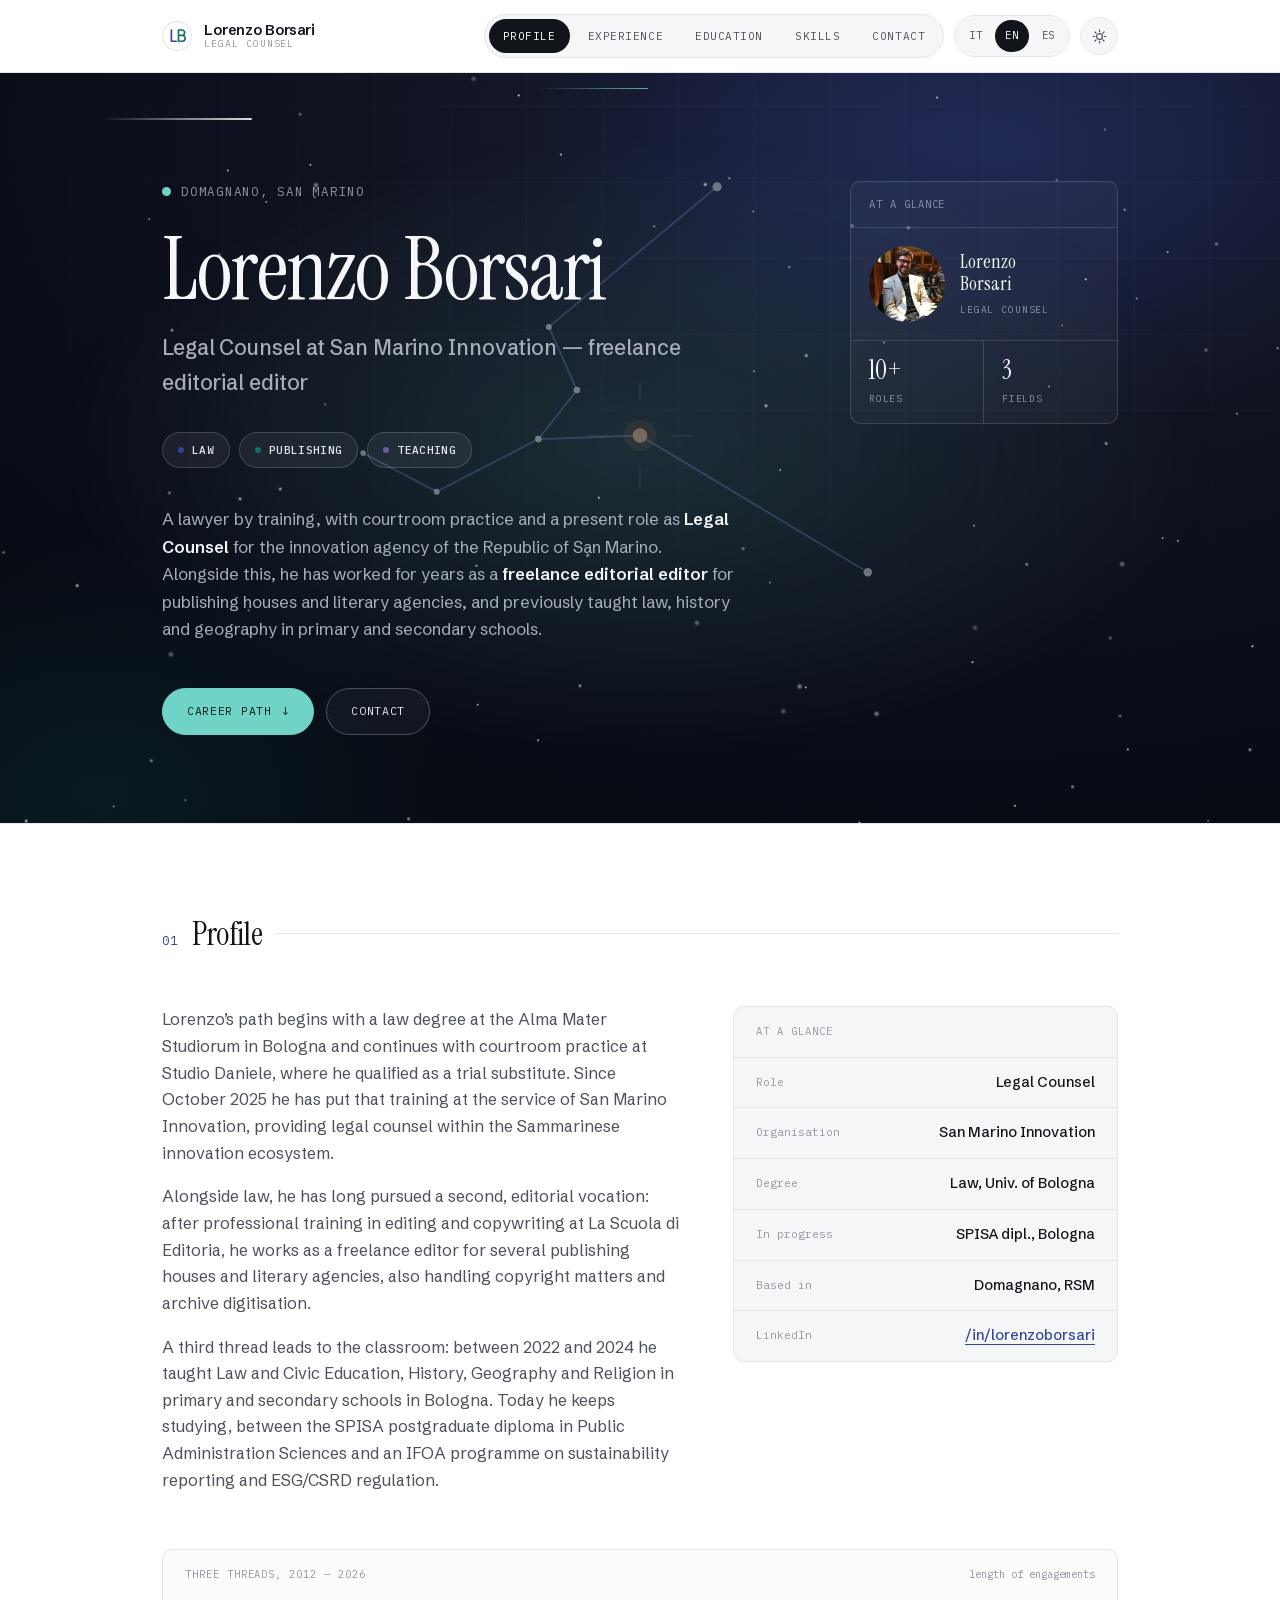
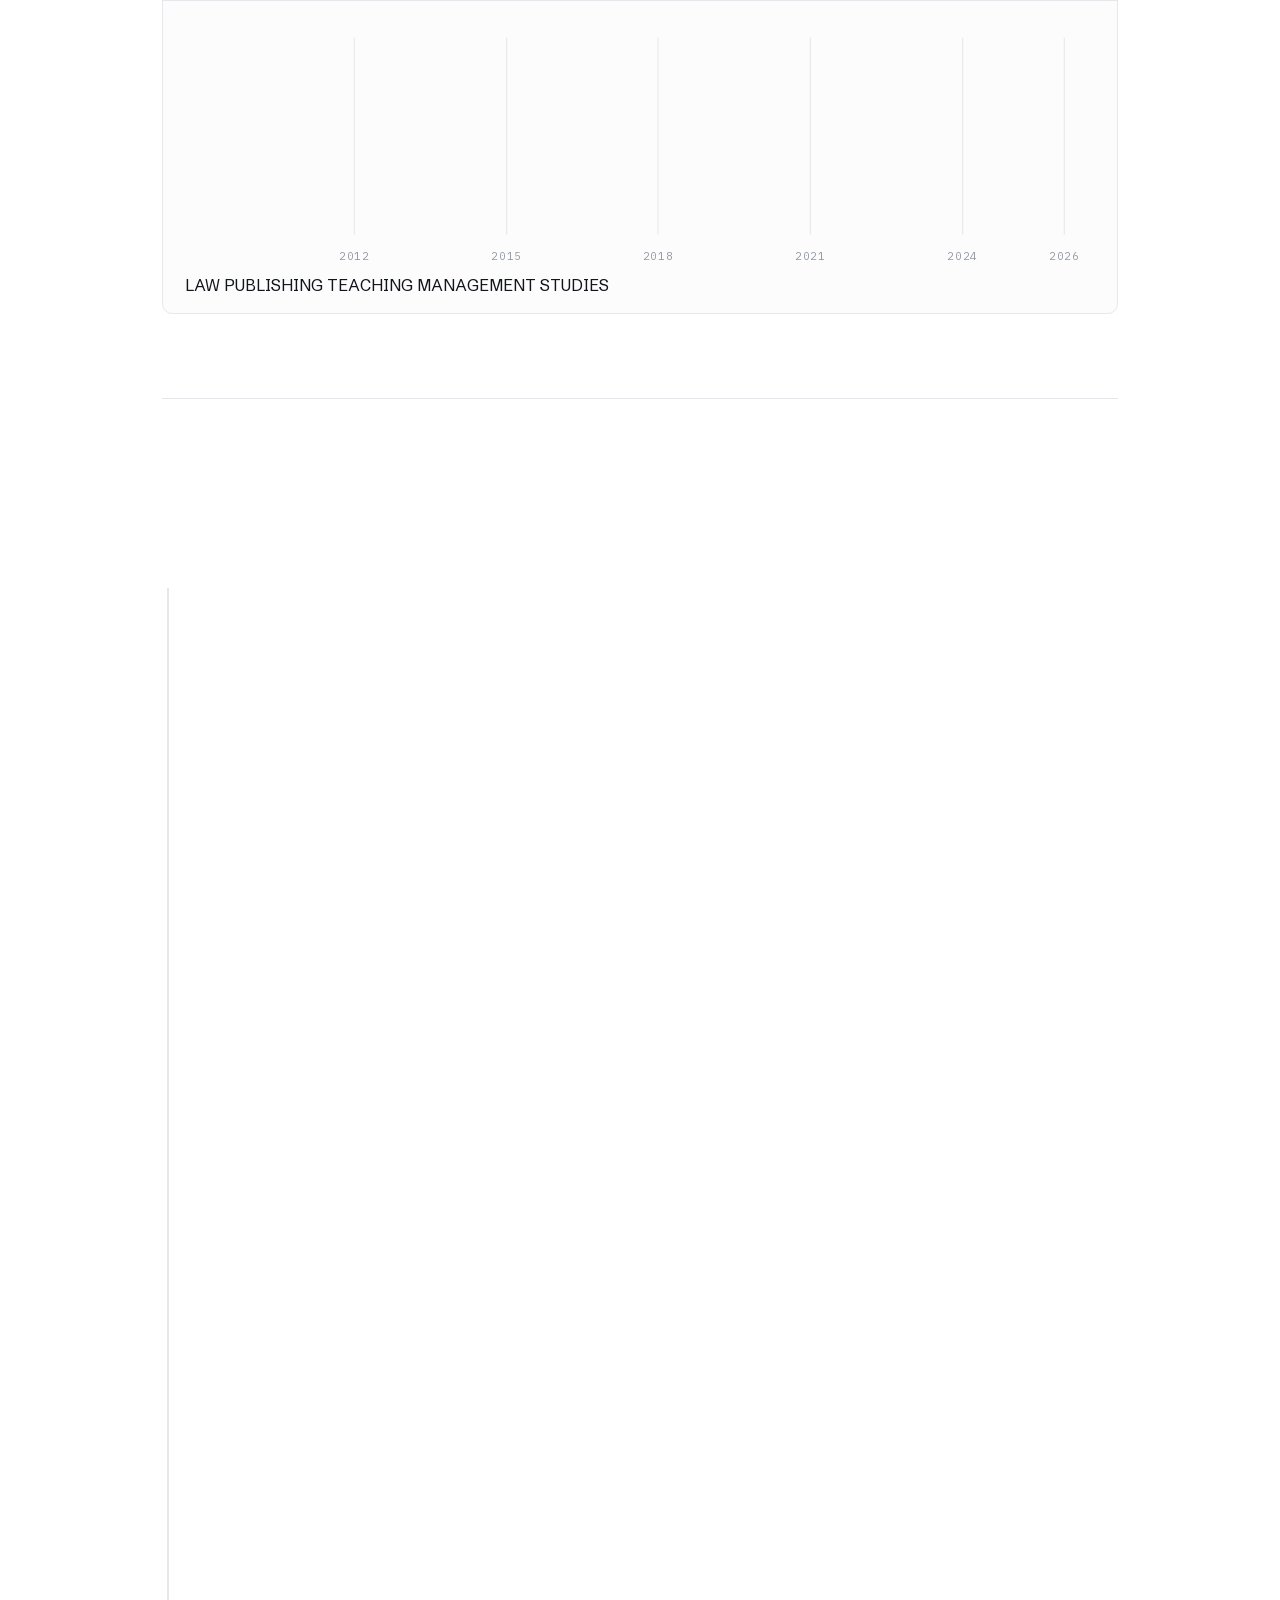
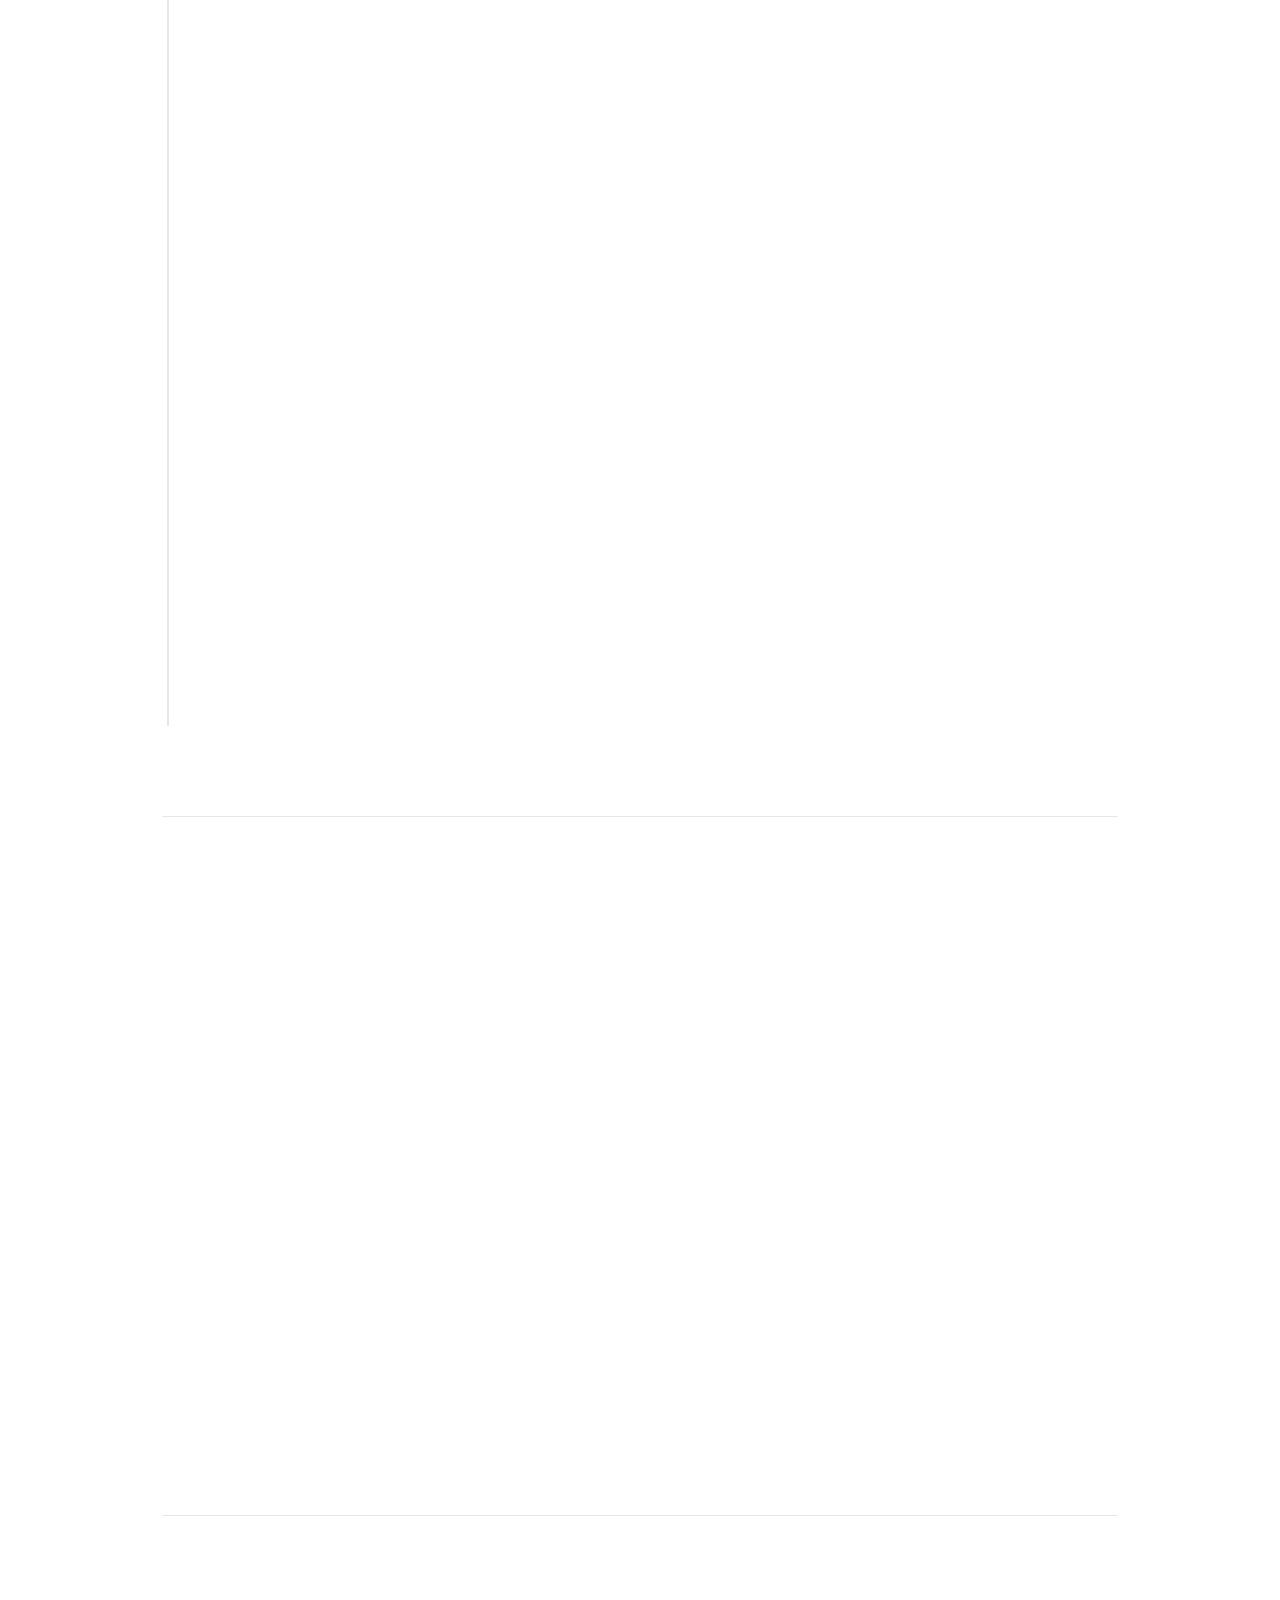
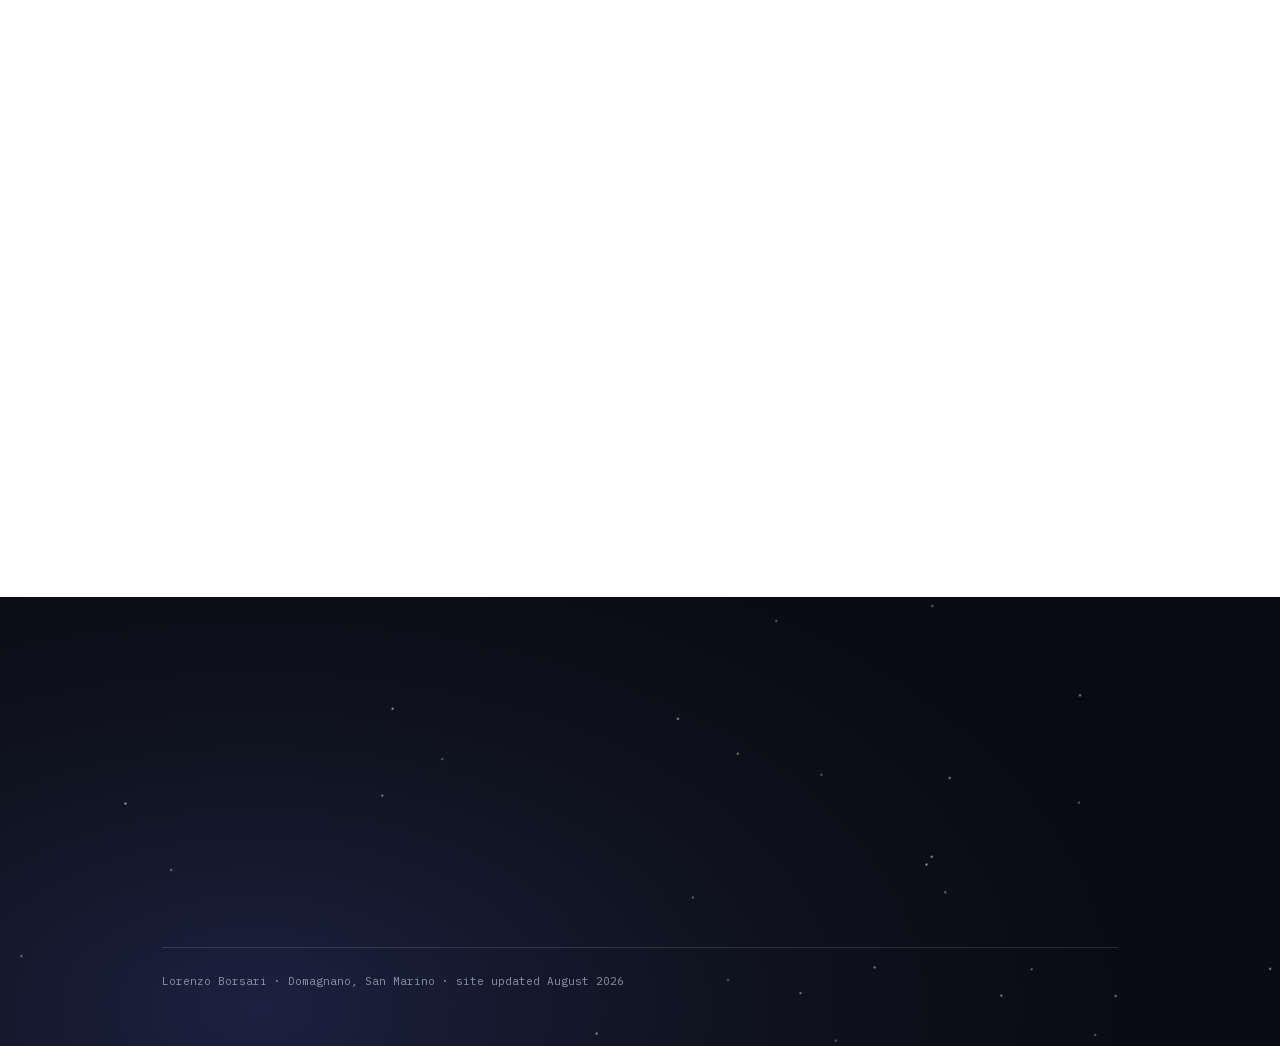
==== en/index.html @ b46ab708 "no message" ====
<!DOCTYPE html>
<html lang="en" data-theme="light">
<head>
  <meta charset="utf-8">
  <meta name="viewport" content="width=device-width, initial-scale=1">
  <title>Lorenzo Borsari — Legal Counsel and editorial editor</title>
  <meta name="description" content="Legal Counsel at San Marino Innovation — freelance editorial editor. Lorenzo’s path begins with a law degree at the Alma Mater Studiorum in Bologna and…">
  <meta name="author" content="Lorenzo Borsari">
  <meta name="robots" content="index, follow, max-image-preview:large, max-snippet:-1">
  <meta name="theme-color" content="#FFFFFF" media="(prefers-color-scheme: light)">
  <meta name="theme-color" content="#0C0F17" media="(prefers-color-scheme: dark)">
  <link rel="canonical" href="https://lorenzoborsari.example/en/">
  <link rel="alternate" hreflang="it" href="https://lorenzoborsari.example/">
  <link rel="alternate" hreflang="en" href="https://lorenzoborsari.example/en/">
  <link rel="alternate" hreflang="es" href="https://lorenzoborsari.example/es/">
  <link rel="alternate" hreflang="x-default" href="https://lorenzoborsari.example/">

  <!-- Social sharing card -->
  <meta property="og:type" content="profile">
  <meta property="og:site_name" content="Lorenzo Borsari">
  <meta property="og:locale" content="en_GB">
  <meta property="og:url" content="https://lorenzoborsari.example/en/">
  <meta property="og:title" content="Lorenzo Borsari — Legal Counsel and editorial editor">
  <meta property="og:description" content="Legal Counsel at San Marino Innovation — freelance editorial editor. Lorenzo’s path begins with a law degree at the Alma Mater Studiorum in Bologna and…">
  <meta property="og:image" content="https://lorenzoborsari.example/assets/img/og-card.png">
  <meta property="og:image:width" content="1200">
  <meta property="og:image:height" content="630">
  <meta property="og:image:alt" content="Lorenzo Borsari — Legal Counsel">
  <meta property="profile:first_name" content="Lorenzo">
  <meta property="profile:last_name" content="Borsari">
  <meta name="twitter:card" content="summary_large_image">
  <meta name="twitter:title" content="Lorenzo Borsari — Legal Counsel and editorial editor">
  <meta name="twitter:description" content="Legal Counsel at San Marino Innovation — freelance editorial editor. Lorenzo’s path begins with a law degree at the Alma Mater Studiorum in Bologna and…">
  <meta name="twitter:image" content="https://lorenzoborsari.example/assets/img/og-card.png">

  <link rel="icon" href="/assets/img/favicon.svg" type="image/svg+xml">
  <link rel="apple-touch-icon" href="/assets/img/apple-touch-icon.png">
  <link rel="manifest" href="/site.webmanifest">

  <!-- Fonts are same-origin now, so preload beats the old third-party preconnect -->
  <link rel="preload" href="/assets/fonts/schibsted-grotesk-400-latin.woff2" as="font" type="font/woff2" crossorigin>
  <link rel="preload" href="/assets/fonts/instrument-serif-400-latin.woff2" as="font" type="font/woff2" crossorigin>
  <link rel="stylesheet" href="/assets/css/site.css">
  <script src="/assets/js/site.js" defer></script>
  <script>
    /* Applied before paint so a returning dark-theme visitor sees no flash. */
    (function () {
      try {
        var t = localStorage.getItem('lb-theme');
        if (t === 'scuro' || (!t && matchMedia('(prefers-color-scheme: dark)').matches)) {
          document.documentElement.setAttribute('data-theme', 'dark');
        }
      } catch (e) {}
    })();
  </script>

  <script type="application/ld+json">
[
 {
  "@context": "https://schema.org",
  "@type": "Person",
  "@id": "https://lorenzoborsari.example/#person",
  "name": "Lorenzo Borsari",
  "givenName": "Lorenzo",
  "familyName": "Borsari",
  "jobTitle": "Legal Counsel",
  "description": "Legal Counsel at San Marino Innovation — freelance editorial editor",
  "url": "https://lorenzoborsari.example/en/",
  "image": "https://lorenzoborsari.example/assets/img/portrait@2x.jpg",
  "worksFor": {
   "@type": "Organization",
   "name": "San Marino Innovation"
  },
  "address": {
   "@type": "PostalAddress",
   "addressLocality": "Domagnano",
   "addressCountry": "SM"
  },
  "knowsLanguage": [
   {
    "@type": "Language",
    "name": "Italian",
    "alternateName": "it"
   },
   {
    "@type": "Language",
    "name": "English",
    "alternateName": "en"
   },
   {
    "@type": "Language",
    "name": "Spanish",
    "alternateName": "es"
   }
  ],
  "alumniOf": {
   "@type": "CollegeOrUniversity",
   "name": "Alma Mater Studiorum — Università di Bologna"
  },
  "knowsAbout": [
   "Law",
   "Legal counsel",
   "Publishing",
   "Copyright",
   "Teaching"
  ]
 },
 {
  "@context": "https://schema.org",
  "@type": "ProfilePage",
  "url": "https://lorenzoborsari.example/en/",
  "name": "Lorenzo Borsari — Legal Counsel and editorial editor",
  "inLanguage": "en",
  "mainEntity": {
   "@id": "https://lorenzoborsari.example/#person"
  }
 }
]
  </script>
</head>
<body itemscope itemtype="https://schema.org/Person">
  <a href="#profilo" class="skip-link">Skip to content</a>
  <main id="dc-root">
<div class="sc-host" data-sc-name="index"><div data-progress="" style="position: fixed; top: 0px; left: 0px; right: 0px; height: 2.5px; background: linear-gradient(90deg,var(--accent),var(--accent-2),var(--accent-3)); transform: scaleX(0); transform-origin: left center; z-index: 100;"></div><header style="position: sticky; top: 0px; z-index: 60; background: var(--topbar); backdrop-filter: blur(10px); border-bottom: 1px solid var(--line); box-shadow: none;">
<div data-topbar="" style="max-width: 1020px; margin: 0px auto; padding: 14px 32px; display: flex; align-items: center; justify-content: space-between; gap: 16px; transition: padding 0.25s;">
<a href="#top" style="display: flex; align-items: center; gap: 12px; text-decoration: none; color: var(--ink); flex-shrink: 0;">
<svg aria-hidden="true" style="width: 30px; height: 30px; flex-shrink: 0;" viewbox="0 0 40 40">
<rect fill="none" height="38.5" rx="999" stroke="var(--line)" stroke-width="1.5" width="38.5" x="0.75" y="0.75"></rect>
<path d="M12.5 12 V27 H19" fill="none" stroke="var(--accent)" stroke-linecap="round" stroke-linejoin="round" stroke-width="2.2"></path>
<path d="M22 12 H26.5 A3.6 3.6 0 0 1 26.5 19.2 H22 M22 19.2 H27 A3.9 3.9 0 0 1 27 27 H22 V12" fill="none" stroke="var(--accent-2)" stroke-linecap="round" stroke-linejoin="round" stroke-width="2.2"></path>
</svg>
<span style="display: flex; flex-direction: column; line-height: 1.15;">
<span style='font-family: "Schibsted Grotesk", sans-serif; font-weight: 600; font-size: 14.5px; letter-spacing: -0.01em; white-space: nowrap;'>Lorenzo Borsari</span>
<span data-logo-sub="" style='font-family: "IBM Plex Mono", monospace; font-size: 9.5px; letter-spacing: 0.1em; text-transform: uppercase; color: var(--ink-faint); white-space: nowrap; display: block;'>Legal Counsel</span>
</span>
</a>
<div style="display: flex; align-items: center; gap: 10px;">
<nav aria-label="Sezioni" style='display: flex; align-items: center; gap: 4px; padding: 4px; background: var(--surface-2); border: 1px solid var(--line); border-radius: 999px; font-family: "IBM Plex Mono", monospace; font-size: 11px; letter-spacing: 0.05em; text-transform: uppercase; white-space: nowrap; flex-shrink: 0;'>
<a data-nav="profilo" href="#profilo" style="text-decoration: none; color: var(--ink-soft); padding: 8px 14px; border-radius: 999px; transition: background 0.2s, color 0.2s; display: inline-block; background: transparent;"><span>Profile</span></a>
<a data-nav="esperienza" href="#esperienza" style="text-decoration: none; color: var(--ink-soft); padding: 8px 14px; border-radius: 999px; transition: background 0.2s, color 0.2s; display: inline-block; background: transparent;"><span>Experience</span></a>
<a data-nav="formazione" href="#formazione" style="text-decoration: none; color: var(--ink-soft); padding: 8px 14px; border-radius: 999px; transition: background 0.2s, color 0.2s; display: inline-block; background: transparent;"><span>Education</span></a>
<a data-nav="competenze" href="#competenze" style="text-decoration: none; color: var(--ink-soft); padding: 8px 14px; border-radius: 999px; transition: background 0.2s, color 0.2s; display: inline-block; background: transparent;"><span>Skills</span></a>
<a data-nav="contatti" href="#contatti" style="text-decoration: none; color: var(--ink-soft); padding: 8px 14px; border-radius: 999px; transition: background 0.2s, color 0.2s; display: inline-block; background: transparent;"><span>Contact</span></a>
</nav>
<div style='display: flex; align-items: center; gap: 3px; padding: 4px; background: var(--surface-2); border: 1px solid var(--line); border-radius: 999px; font-family: "IBM Plex Mono", monospace; font-size: 10.5px; letter-spacing: 0.06em; flex-shrink: 0;'>
<a data-lang-link="it" href="/" hreflang="it" lang="it" style='cursor: pointer; border: none; font-family: "IBM Plex Mono", monospace; font-size: 10.5px; letter-spacing: 0.06em; padding: 7px 10px; border-radius: 999px; background: transparent; color: var(--ink-soft); transition: background 0.2s, color 0.2s;;text-decoration:none;display:inline-block;'>IT</a>
<a aria-current="page" data-lang-link="en" href="/en/" hreflang="en" lang="en" style='cursor: pointer; border: none; font-family: "IBM Plex Mono", monospace; font-size: 10.5px; letter-spacing: 0.06em; padding: 7px 10px; border-radius: 999px; background: var(--ink); color: var(--surface); transition: background 0.2s, color 0.2s;;text-decoration:none;display:inline-block;'>EN</a>
<a data-lang-link="es" href="/es/" hreflang="es" lang="es" style='cursor: pointer; border: none; font-family: "IBM Plex Mono", monospace; font-size: 10.5px; letter-spacing: 0.06em; padding: 7px 10px; border-radius: 999px; background: transparent; color: var(--ink-soft); transition: background 0.2s, color 0.2s;;text-decoration:none;display:inline-block;'>ES</a>
</div>
<button aria-label="Switch theme" data-theme-btn="" style="cursor: pointer; display: flex; align-items: center; justify-content: center; width: 38px; height: 38px; border-radius: 999px; background: var(--surface-2); border: 1px solid var(--line); color: var(--ink-soft); flex-shrink: 0; transition: background 0.2s, color 0.2s;" title="Switch theme" type="button">
<svg aria-hidden="true" style="width: 17px; height: 17px;" viewbox="0 0 24 24">
<g data-icon-sun="" fill="none" stroke="currentColor" stroke-linecap="round" stroke-width="1.7">
<circle cx="12" cy="12" r="4.2"></circle>
<path d="M12 3v2.2M12 18.8V21M3 12h2.2M18.8 12H21M5.6 5.6l1.6 1.6M16.8 16.8l1.6 1.6M18.4 5.6l-1.6 1.6M7.2 16.8l-1.6 1.6"></path>
</g>
<path d="M20 14.2A8.2 8.2 0 1 1 10.4 4a6.6 6.6 0 0 0 9.6 10.2z" data-icon-moon="" fill="none" stroke="currentColor" stroke-linejoin="round" stroke-width="1.7" style="display: none;"></path>
</svg>
</button>
</div>
</div></header><nav aria-label="Indice" data-rail="" style="position: fixed; left: 28px; top: 50%; transform: translateY(-50%); z-index: 40; display: flex; flex-direction: column;">
<a data-rail-item="top" href="#top" style="display: flex; align-items: center; gap: 12px; text-decoration: none; padding: 9px 0px;">
<span style="width: 34px; height: 1.5px; background: var(--accent); transition: width 0.25s, background 0.25s;"></span>
<span style='font-family: "IBM Plex Mono", monospace; font-size: 10.5px; color: var(--ink); white-space: nowrap; transition: color 0.2s;'><span>Start</span></span>
</a>
<a data-rail-item="profilo" href="#profilo" style="display: flex; align-items: center; gap: 12px; text-decoration: none; padding: 9px 0px;">
<span style="width: 20px; height: 1.5px; background: var(--line-strong); transition: width 0.25s, background 0.25s;"></span>
<span style='font-family: "IBM Plex Mono", monospace; font-size: 10.5px; color: var(--ink-faint); white-space: nowrap; transition: color 0.2s;'><span>01 — Profile</span></span>
</a>
<a data-rail-item="esperienza" href="#esperienza" style="display: flex; align-items: center; gap: 12px; text-decoration: none; padding: 9px 0px;">
<span style="width: 20px; height: 1.5px; background: var(--line-strong); transition: width 0.25s, background 0.25s;"></span>
<span style='font-family: "IBM Plex Mono", monospace; font-size: 10.5px; color: var(--ink-faint); white-space: nowrap; transition: color 0.2s;'><span>02 — Experience</span></span>
</a>
<a data-rail-item="formazione" href="#formazione" style="display: flex; align-items: center; gap: 12px; text-decoration: none; padding: 9px 0px;">
<span style="width: 20px; height: 1.5px; background: var(--line-strong); transition: width 0.25s, background 0.25s;"></span>
<span style='font-family: "IBM Plex Mono", monospace; font-size: 10.5px; color: var(--ink-faint); white-space: nowrap; transition: color 0.2s;'><span>03 — Education</span></span>
</a>
<a data-rail-item="competenze" href="#competenze" style="display: flex; align-items: center; gap: 12px; text-decoration: none; padding: 9px 0px;">
<span style="width: 20px; height: 1.5px; background: var(--line-strong); transition: width 0.25s, background 0.25s;"></span>
<span style='font-family: "IBM Plex Mono", monospace; font-size: 10.5px; color: var(--ink-faint); white-space: nowrap; transition: color 0.2s;'><span>04 — Skills</span></span>
</a>
<a data-rail-item="contatti" href="#contatti" style="display: flex; align-items: center; gap: 12px; text-decoration: none; padding: 9px 0px;">
<span style="width: 20px; height: 1.5px; background: var(--line-strong); transition: width 0.25s, background 0.25s;"></span>
<span style='font-family: "IBM Plex Mono", monospace; font-size: 10.5px; color: var(--ink-faint); white-space: nowrap; transition: color 0.2s;'><span>05 — Contact</span></span>
</a>
</nav><section data-sec="" id="top" style="background: radial-gradient(1200px 700px at 72% 8%, rgb(27, 33, 64) 0%, rgb(16, 19, 32) 45%, rgb(8, 11, 20) 100%); color: rgb(245, 246, 248); position: relative; overflow: hidden; border-bottom: 1px solid var(--line);">
<div aria-hidden="true" style="position: absolute; inset: 0px; background-image: linear-gradient(rgba(255, 255, 255, 0.027) 1px, transparent 1px), linear-gradient(90deg, rgba(255, 255, 255, 0.027) 1px, transparent 1px); background-size: 76px 76px; background-position: center center; animation: 26s linear 0s infinite normal none running gridPan; mask-image: radial-gradient(120% 90% at 70% 20%, rgb(0, 0, 0) 20%, transparent 78%); pointer-events: none;"></div>
<div aria-hidden="true" style="position: absolute; inset: 0px; background: radial-gradient(760px 420px at 80% 10%, rgba(51, 68, 156, 0.26), transparent 66%), radial-gradient(520px 360px at 8% 96%, rgba(14, 115, 104, 0.14), transparent 70%); pointer-events: none;"></div>
<div aria-hidden="true" style="position: absolute; inset: -10% -15%; background: radial-gradient(closest-side, rgba(111, 211, 199, 0.14), transparent 70%); filter: blur(6px); animation: 26s ease-in-out 0s infinite normal none running auroraShift; pointer-events: none;"></div>
<div aria-hidden="true" data-stars="1" style="position: absolute;inset: -10%;animation: 90s linear 0s infinite alternate none running starDriftA, 6s ease-in-out 0s infinite normal none twinkleA;pointer-events: none;"></div>
<div aria-hidden="true" data-stars="2" style="position: absolute;inset: -10%;animation: 130s linear 0s infinite alternate none running starDriftB, 9s ease-in-out 0s infinite normal none twinkleB;pointer-events: none;"></div>
<div aria-hidden="true" data-stars="3" style="position: absolute;inset: -10%;animation: 180s linear 0s infinite alternate none running starDriftA;pointer-events: none;"></div>
<svg aria-hidden="true" preserveaspectratio="xMidYMid slice" style="position: absolute; inset: 0px; width: 100%; height: 100%; pointer-events: none; mask-image: radial-gradient(75% 70% at 50% 45%, rgb(0, 0, 0) 40%, transparent 100%);" viewbox="0 0 1200 620">
<g opacity="0.42" transform="translate(600,300) scale(1.45) translate(-916,-318)">
<g fill="none" stroke="rgba(143,162,242,.55)" stroke-dasharray="620" stroke-linecap="round" stroke-width="1.1" style="animation: 24s ease-in-out 0s infinite normal none running constellationDraw;">
<path d="M1046 396 L916 318 L858 320 L880 292 L864 256 L960 176"></path>
<path d="M858 320 L800 350 L758 328"></path>
</g>
<g fill="rgba(255,255,255,.92)">
<circle cx="1046" cy="396" r="2.4"></circle>
<circle cx="960" cy="176" r="2.6"></circle>
<circle cx="858" cy="320" r="1.9"></circle>
<circle cx="880" cy="292" r="1.9"></circle>
<circle cx="864" cy="256" r="1.7"></circle>
<circle cx="800" cy="350" r="1.7"></circle>
<circle cx="758" cy="328" r="1.6"></circle>
</g>
<g style="animation: 7s ease-in-out 0s infinite normal none running twinkleA;">
<circle cx="916" cy="318" fill="rgba(255,176,120,.16)" r="9"></circle>
<circle cx="916" cy="318" fill="rgba(255,196,150,.95)" r="4.2"></circle>
</g>
<g fill="none" stroke="rgba(245,246,248,.16)" stroke-width="1">
<path d="M916 300 L916 288 M916 336 L916 348 M898 318 L886 318 M934 318 L946 318"></path>
</g>
</g>
</svg>
<div aria-hidden="true" style="position: absolute; left: 8%; top: 6%; width: 150px; height: 1.5px; background: linear-gradient(90deg, rgba(255, 255, 255, 0), rgba(255, 255, 255, 0.85)); border-radius: 999px; animation: 11s ease-in 3s infinite normal none running meteor; pointer-events: none;"></div>
<div aria-hidden="true" style="position: absolute; left: 42%; top: 2%; width: 110px; height: 1.2px; background: linear-gradient(90deg, rgba(255, 255, 255, 0), rgba(111, 211, 199, 0.8)); border-radius: 999px; animation: 17s ease-in 9s infinite normal none running meteor; pointer-events: none;"></div>
<div data-hero-grid="" style="max-width: 1020px; margin: 0px auto; padding: 108px 32px 88px; position: relative; display: grid; grid-template-columns: minmax(0px, 1fr) 268px; gap: 56px; align-items: start;">
<div>
<p style='font-family: "IBM Plex Mono", monospace; font-size: 12.5px; letter-spacing: 0.06em; color: rgb(138, 147, 163); text-transform: uppercase; margin-bottom: 26px; display: flex; align-items: center; gap: 10px; animation: 0.8s cubic-bezier(0.22, 1, 0.36, 1) 0.05s 1 normal both running heroUp;'>
<span style="width: 9px; height: 9px; border-radius: 999px; background: rgb(111, 211, 199); animation: 2.6s ease-in-out 0s infinite normal none running pulseDot;"></span>
        Domagnano, San Marino
      </p>
<h1 itemprop="name" style='font-family: "Instrument Serif", Georgia, serif; font-weight: 400; font-size: clamp(3.2rem, 7.4vw, 5.4rem); line-height: 0.98; letter-spacing: -0.012em; margin-bottom: 18px; animation: 0.8s cubic-bezier(0.22, 1, 0.36, 1) 0.15s 1 normal both running heroUp;'>Lorenzo Borsari</h1>
<p style="font-weight: 500; font-size: clamp(1.05rem, 2vw, 1.32rem); color: rgb(166, 172, 184); margin-bottom: 32px; max-width: 42ch; letter-spacing: -0.005em; animation: 0.8s cubic-bezier(0.22, 1, 0.36, 1) 0.25s 1 normal both running heroUp;" itemprop="jobTitle"><span>Legal Counsel at San Marino Innovation — freelance editorial editor</span></p>
<div style="display: flex; flex-wrap: wrap; gap: 9px; margin-bottom: 38px; animation: 0.8s cubic-bezier(0.22, 1, 0.36, 1) 0.35s 1 normal both running heroUp;">
<span class="scp1" style='display: inline-flex; align-items: center; gap: 8px; font-family: "IBM Plex Mono", monospace; font-size: 11px; font-weight: 500; letter-spacing: 0.03em; text-transform: uppercase; padding: 8px 15px; border-radius: 999px; color: rgb(228, 231, 237); background: rgba(245, 246, 248, 0.06); border: 1px solid rgba(245, 246, 248, 0.16); transition: background 0.2s, border-color 0.2s, transform 0.2s;'>
<span style="width: 6px; height: 6px; border-radius: 999px; flex-shrink: 0; background: var(--accent);"></span><span>Law</span>
</span>
<span class="scp1" style='display: inline-flex; align-items: center; gap: 8px; font-family: "IBM Plex Mono", monospace; font-size: 11px; font-weight: 500; letter-spacing: 0.03em; text-transform: uppercase; padding: 8px 15px; border-radius: 999px; color: rgb(228, 231, 237); background: rgba(245, 246, 248, 0.06); border: 1px solid rgba(245, 246, 248, 0.16); transition: background 0.2s, border-color 0.2s, transform 0.2s;'>
<span style="width: 6px; height: 6px; border-radius: 999px; flex-shrink: 0; background: var(--accent-2);"></span><span>Publishing</span>
</span>
<span class="scp1" style='display: inline-flex; align-items: center; gap: 8px; font-family: "IBM Plex Mono", monospace; font-size: 11px; font-weight: 500; letter-spacing: 0.03em; text-transform: uppercase; padding: 8px 15px; border-radius: 999px; color: rgb(228, 231, 237); background: rgba(245, 246, 248, 0.06); border: 1px solid rgba(245, 246, 248, 0.16); transition: background 0.2s, border-color 0.2s, transform 0.2s;'>
<span style="width: 6px; height: 6px; border-radius: 999px; flex-shrink: 0; background: var(--accent-3);"></span><span>Teaching</span>
</span>
</div>
<p style="max-width: 58ch; font-size: 1.04rem; color: rgb(166, 172, 184); animation: 0.8s cubic-bezier(0.22, 1, 0.36, 1) 0.45s 1 normal both running heroUp;"><span>A lawyer by training, with courtroom practice and a present role as </span><strong style="color: rgb(245, 246, 248); font-weight: 600;"><span>Legal Counsel</span></strong><span> for the innovation agency of the Republic of San Marino. Alongside this, he has worked for years as a </span><strong style="color: rgb(245, 246, 248); font-weight: 600;"><span>freelance editorial editor</span></strong><span> for publishing houses and literary agencies, and previously taught law, history and geography in primary and secondary schools.</span></p>
<div style="display: flex; flex-wrap: wrap; gap: 12px; margin-top: 44px; animation: 0.8s cubic-bezier(0.22, 1, 0.36, 1) 0.55s 1 normal both running heroUp;">
<a class="scp2" href="#esperienza" style='display: inline-flex; align-items: center; gap: 10px; font-family: "IBM Plex Mono", monospace; font-size: 11.5px; letter-spacing: 0.06em; text-transform: uppercase; padding: 13px 24px; border-radius: 999px; background: rgb(111, 211, 199); color: rgb(11, 26, 25); text-decoration: none; border: 1px solid rgb(111, 211, 199); transition: background 0.2s, transform 0.2s, box-shadow 0.2s;'><span>Career path</span> <span aria-hidden="true">↓</span></a>
<a class="scp3" href="#contatti" style='display: inline-flex; align-items: center; gap: 10px; font-family: "IBM Plex Mono", monospace; font-size: 11.5px; letter-spacing: 0.06em; text-transform: uppercase; padding: 13px 24px; border-radius: 999px; background: rgba(245, 246, 248, 0.04); color: rgb(228, 231, 237); text-decoration: none; border: 1px solid rgba(245, 246, 248, 0.24); transition: background 0.2s, border-color 0.2s, transform 0.2s;'><span>Contact</span></a>
</div>
</div>
<aside data-hero-card="" style="animation: 0.9s cubic-bezier(0.22, 1, 0.36, 1) 0.3s 1 normal both running heroUp; display: flex; flex-direction: column; gap: 14px;">
<div class="scp4" style="border: 1px solid rgba(245, 246, 248, 0.14); border-radius: 10px; background: rgba(245, 246, 248, 0.035); overflow: hidden; transition: border-color 0.25s, transform 0.25s;">
<div style='font-family: "IBM Plex Mono", monospace; font-size: 10.5px; letter-spacing: 0.09em; text-transform: uppercase; color: rgb(138, 147, 163); padding: 14px 18px; border-bottom: 1px solid rgba(245, 246, 248, 0.14);'><span>At a glance</span></div>
<div style="display: flex; align-items: center; gap: 15px; padding: 18px; border-bottom: 1px solid rgba(245, 246, 248, 0.14);">
<div style="position: relative; width: 76px; height: 76px; flex-shrink: 0;">
<img alt="Lorenzo Borsari, Legal Counsel at San Marino Innovation" class="portrait" decoding="async" height="76" id="lb-portrait" itemprop="image" src="/assets/img/portrait.jpg" srcset="/assets/img/portrait.jpg 1x, /assets/img/portrait@2x.jpg 2x" width="76"/>
</div>
<div style="min-width: 0px;">
<div style='font-family: "Instrument Serif", Georgia, serif; font-size: 1.2rem; line-height: 1.15;'>Lorenzo<br/>Borsari</div>
<div style='font-family: "IBM Plex Mono", monospace; font-size: 9.5px; letter-spacing: 0.09em; text-transform: uppercase; color: rgb(138, 147, 163); margin-top: 7px;'>Legal Counsel</div>
</div>
</div>
<div style="display: grid; grid-template-columns: 1fr 1fr;">
<div style="padding: 16px 18px; border-right: 1px solid rgba(245, 246, 248, 0.14);">
<div data-count="10" data-suffix="+" style='font-family: "Instrument Serif", Georgia, serif; font-size: 1.65rem; line-height: 1;'>10+</div>
<div style='font-family: "IBM Plex Mono", monospace; font-size: 9.5px; letter-spacing: 0.08em; text-transform: uppercase; color: rgb(138, 147, 163); margin-top: 7px;'><span>Roles</span></div>
</div>
<div style="padding: 16px 18px;">
<div data-count="3" style='font-family: "Instrument Serif", Georgia, serif; font-size: 1.65rem; line-height: 1;'>3</div>
<div style='font-family: "IBM Plex Mono", monospace; font-size: 9.5px; letter-spacing: 0.08em; text-transform: uppercase; color: rgb(138, 147, 163); margin-top: 7px;'><span>Fields</span></div>
</div>
</div>
</div>
</aside>
</div></section><main style="max-width: 1020px; margin: 0px auto; padding: 0px 32px;">
<section data-sec="" id="profilo" style="padding: 84px 0px; border-bottom: 1px solid var(--line);">
<div data-reveal="" style="display: flex;align-items: baseline;gap: 14px;margin-bottom: 46px;">
<span style='font-family: "IBM Plex Mono", monospace; font-size: 12.5px; color: var(--accent);'>01</span>
<h2 style='font-family: "Instrument Serif", Georgia, serif; font-weight: 400; font-size: 2rem; letter-spacing: -0.012em;'><span>Profile</span></h2>
<span style="flex: 1 1 0%; height: 1px; background: var(--line); align-self: center;"></span>
</div>
<div data-two-col="" style="display: grid; grid-template-columns: 1.35fr 1fr; gap: 52px; align-items: start;">
<div data-reveal="" style="display: flex;flex-direction: column;gap: 17px;">
<p style="color: var(--ink-soft); font-size: 1.01rem;"><span>Lorenzo’s path begins with a law degree at the Alma Mater Studiorum in Bologna and continues with courtroom practice at Studio Daniele, where he qualified as a trial substitute. Since October 2025 he has put that training at the service of San Marino Innovation, providing legal counsel within the Sammarinese innovation ecosystem.</span></p>
<p style="color: var(--ink-soft); font-size: 1.01rem;"><span>Alongside law, he has long pursued a second, editorial vocation: after professional training in editing and copywriting at La Scuola di Editoria, he works as a freelance editor for several publishing houses and literary agencies, also handling copyright matters and archive digitisation.</span></p>
<p style="color: var(--ink-soft); font-size: 1.01rem;"><span>A third thread leads to the classroom: between 2022 and 2024 he taught Law and Civic Education, History, Geography and Religion in primary and secondary schools in Bologna. Today he keeps studying, between the SPISA postgraduate diploma in Public Administration Sciences and an IFOA programme on sustainability reporting and ESG/CSRD regulation.</span></p>
</div>
<div class="scp5" data-reveal="0.15" style="background: var(--surface-2);border: 1px solid var(--line);border-radius: 10px;overflow: hidden;transition: box-shadow 0.25s, transform 0.25s;">
<div style='font-family: "IBM Plex Mono", monospace; font-size: 10.5px; letter-spacing: 0.09em; text-transform: uppercase; color: var(--ink-faint); padding: 16px 22px; border-bottom: 1px solid var(--line);'><span>At a glance</span></div>
<div style="display: flex; justify-content: space-between; gap: 12px; padding: 13px 22px; font-size: 0.9rem; border-bottom: 1px solid var(--line);">
<span style='color: var(--ink-faint); font-family: "IBM Plex Mono", monospace; font-size: 11px; padding-top: 2px; white-space: nowrap;'><span>Role</span></span>
<span style="text-align: right; font-weight: 500;"><span>Legal Counsel</span></span>
</div>
<div style="display: flex; justify-content: space-between; gap: 12px; padding: 13px 22px; font-size: 0.9rem; border-bottom: 1px solid var(--line);">
<span style='color: var(--ink-faint); font-family: "IBM Plex Mono", monospace; font-size: 11px; padding-top: 2px; white-space: nowrap;'><span>Organisation</span></span>
<span style="text-align: right; font-weight: 500;"><span>San Marino Innovation</span></span>
</div>
<div style="display: flex; justify-content: space-between; gap: 12px; padding: 13px 22px; font-size: 0.9rem; border-bottom: 1px solid var(--line);">
<span style='color: var(--ink-faint); font-family: "IBM Plex Mono", monospace; font-size: 11px; padding-top: 2px; white-space: nowrap;'><span>Degree</span></span>
<span style="text-align: right; font-weight: 500;"><span>Law, Univ. of Bologna</span></span>
</div>
<div style="display: flex; justify-content: space-between; gap: 12px; padding: 13px 22px; font-size: 0.9rem; border-bottom: 1px solid var(--line);">
<span style='color: var(--ink-faint); font-family: "IBM Plex Mono", monospace; font-size: 11px; padding-top: 2px; white-space: nowrap;'><span>In progress</span></span>
<span style="text-align: right; font-weight: 500;"><span>SPISA dipl., Bologna</span></span>
</div>
<div style="display: flex; justify-content: space-between; gap: 12px; padding: 13px 22px; font-size: 0.9rem; border-bottom: 1px solid var(--line);">
<span style='color: var(--ink-faint); font-family: "IBM Plex Mono", monospace; font-size: 11px; padding-top: 2px; white-space: nowrap;'><span>Based in</span></span>
<span style="text-align: right; font-weight: 500;"><span>Domagnano, RSM</span></span>
</div>
<div style="display: flex; justify-content: space-between; gap: 12px; padding: 13px 22px; font-size: 0.9rem;">
<span style='color: var(--ink-faint); font-family: "IBM Plex Mono", monospace; font-size: 11px; padding-top: 2px; white-space: nowrap;'>LinkedIn</span>
<span style="text-align: right; font-weight: 500;"><a href="https://www.linkedin.com/in/lorenzoborsari/" rel="noopener" style="color: var(--accent); text-decoration: none; border-bottom: 1px solid var(--accent);" target="_blank">/in/lorenzoborsari</a></span>
</div>
</div>
</div>
<div data-reveal="" style="margin-top: 56px;border: 1px solid var(--line);border-radius: 10px;background: var(--surface-3);overflow: hidden;">
<div style="display: flex; align-items: baseline; justify-content: space-between; gap: 16px; padding: 16px 22px; border-bottom: 1px solid var(--line);">
<span style='font-family: "IBM Plex Mono", monospace; font-size: 10.5px; letter-spacing: 0.09em; text-transform: uppercase; color: var(--ink-faint);'><span>Three threads, 2012 — 2026</span></span>
<span style='font-family: "IBM Plex Mono", monospace; font-size: 10.5px; color: var(--ink-faint);'><span>length of engagements</span></span>
</div>
<div style="padding: 22px 22px 14px;">
<svg aria-label="Chart of activities from 2012 to 2026: studies, management, law, teaching, publishing" data-gantt="" role="img" style='width: 100%; height: auto; display: block; font-family: "IBM Plex Mono", monospace;' viewbox="0 0 860 236">
<g stroke="var(--line)" stroke-width="1">
<line x1="160" x2="160" y1="14" y2="200"></line>
<line x1="304" x2="304" y1="14" y2="200"></line>
<line x1="447" x2="447" y1="14" y2="200"></line>
<line x1="591" x2="591" y1="14" y2="200"></line>
<line x1="735" x2="735" y1="14" y2="200"></line>
<line x1="831" x2="831" y1="14" y2="200"></line>
</g>
<g fill="var(--ink-faint)" font-size="10.5" letter-spacing="0.06em">
<text text-anchor="middle" x="160" y="224">2012</text>
<text text-anchor="middle" x="304" y="224">2015</text>
<text text-anchor="middle" x="447" y="224">2018</text>
<text text-anchor="middle" x="591" y="224">2021</text>
<text text-anchor="middle" x="735" y="224">2024</text>
<text text-anchor="middle" x="831" y="224">2026</text>
</g>
<g fill="var(--ink-soft)" font-size="11" letter-spacing="0.04em">
<text x="0" y="44"><span>LAW</span></text>
<text x="0" y="82"><span>PUBLISHING</span></text>
<text x="0" y="120"><span>TEACHING</span></text>
<text x="0" y="158"><span>MANAGEMENT</span></text>
<text x="0" y="196"><span>STUDIES</span></text>
</g>
<g>
<rect data-bar="" fill="var(--accent)" height="10" rx="5" style="transform-box: fill-box;transform-origin: left center;" width="72" x="603" y="34"></rect>
<rect data-bar="" fill="var(--accent)" height="10" rx="5" style="transform-box: fill-box;transform-origin: left center;" width="42" x="818" y="34"></rect>
<rect data-bar="" fill="var(--accent-2)" height="10" rx="5" style="transform-box: fill-box;transform-origin: left center;" width="116" x="744" y="72"></rect>
<rect data-bar="" fill="var(--accent-3)" height="10" rx="5" style="transform-box: fill-box;transform-origin: left center;" width="83" x="675" y="110"></rect>
<rect data-bar="" fill="var(--line-strong)" height="10" rx="5" style="transform-box: fill-box;transform-origin: left center;" width="311" x="292" y="148"></rect>
<rect data-bar="" fill="var(--line-strong)" height="10" rx="5" style="transform-box: fill-box;transform-origin: left center;" width="105" x="160" y="186"></rect>
</g>
</svg>
</div>
</div>
</section>
<section data-sec="" id="esperienza" style="padding: 84px 0px; border-bottom: 1px solid var(--line);">
<div data-reveal="" style="display: flex;align-items: baseline;gap: 14px;margin-bottom: 46px;">
<span style='font-family: "IBM Plex Mono", monospace; font-size: 12.5px; color: var(--accent);'>02</span>
<h2 style='font-family: "Instrument Serif", Georgia, serif; font-weight: 400; font-size: 2rem; letter-spacing: -0.012em;'><span>Experience</span></h2>
<span style="flex: 1 1 0%; height: 1px; background: var(--line); align-self: center;"></span>
</div>
<div data-tl="" style="position: relative;">
<div style="position: absolute; left: 5px; top: 6px; bottom: 6px; width: 1.5px; background: var(--line);"></div>
<div data-tl-fill="" style="position: absolute; left: 5px; top: 6px; bottom: 6px; width: 1.5px; background: linear-gradient(180deg,var(--accent),var(--accent-2),var(--accent-3)); transform: scaleY(0); transform-origin: center top;"></div>
<div class="scp6" data-entry="" data-reveal="" style="display: grid;grid-template-columns: 12px 148px 1fr;gap: 0px 22px;padding: 22px 12px 22px 0px;position: relative;border-top: 1px solid var(--line);border-radius: 8px;transition: background 0.2s;">
<div data-marker="" style="width: 11px; height: 11px; border-radius: 999px; margin-top: 3px; z-index: 1; background: var(--accent); border: 2px solid var(--accent);"></div>
<div style='font-family: "IBM Plex Mono", monospace; font-size: 11.5px; color: var(--ink-faint); line-height: 1.55; padding-top: 2px;'>
<span style="color: var(--ink-soft); font-weight: 500; display: block; margin-bottom: 3px;"><span>N. 01</span></span><span>Oct 2025 — present</span><br/><span>11 months</span>
</div>
<div>
<span style='display: inline-block; font-family: "IBM Plex Mono", monospace; font-size: 10px; font-weight: 500; letter-spacing: 0.05em; text-transform: uppercase; padding: 4px 10px; border-radius: 999px; margin-bottom: 11px; color: var(--accent); background: color-mix(in srgb, var(--accent) 12%, transparent);'><span>Law</span></span>
<div style='font-family: "Instrument Serif", Georgia, serif; font-size: 1.3rem; line-height: 1.2; margin-bottom: 3px;'><span>Legal Counsel</span></div>
<div style="color: var(--ink-soft); font-size: 0.92rem; margin-bottom: 11px;"><span>SANMARINO INNOVATION · full-time</span></div>
<p style="color: var(--ink-soft); font-size: 0.94rem; max-width: 56ch;"><span>Legal counsel for the innovation agency of the Republic of San Marino.</span></p>
</div>
</div>
<div class="scp6" data-entry="" data-reveal="" style="display: grid;grid-template-columns: 12px 148px 1fr;gap: 0px 22px;padding: 22px 12px 22px 0px;position: relative;border-top: 1px solid var(--line);border-radius: 8px;transition: background 0.2s;">
<div data-marker="" style="width: 11px; height: 11px; border-radius: 999px; margin-top: 3px; z-index: 1; background: var(--accent-2); border: 2px solid var(--accent-2);"></div>
<div style='font-family: "IBM Plex Mono", monospace; font-size: 11.5px; color: var(--ink-faint); line-height: 1.55; padding-top: 2px;'>
<span style="color: var(--ink-soft); font-weight: 500; display: block; margin-bottom: 3px;"><span>N. 02</span></span><span>Jul 2024 — present</span><br/><span>2 yrs 2 mos</span>
</div>
<div>
<span style='display: inline-block; font-family: "IBM Plex Mono", monospace; font-size: 10px; font-weight: 500; letter-spacing: 0.05em; text-transform: uppercase; padding: 4px 10px; border-radius: 999px; margin-bottom: 11px; color: var(--accent-2); background: color-mix(in srgb, var(--accent-2) 12%, transparent);'><span>Publishing</span></span>
<div style='font-family: "Instrument Serif", Georgia, serif; font-size: 1.3rem; line-height: 1.2; margin-bottom: 3px;'><span>Freelance editorial editor</span></div>
<div style="color: var(--ink-soft); font-size: 0.92rem; margin-bottom: 11px;"><span>in riga edizioni e literary agency · freelance</span></div>
<p style="color: var(--ink-soft); font-size: 0.94rem; max-width: 56ch;"><span>Creative writing and editorial work for a publishing house and literary agency.</span></p>
</div>
</div>
<div class="scp6" data-entry="" data-reveal="" style="display: grid;grid-template-columns: 12px 148px 1fr;gap: 0px 22px;padding: 22px 12px 22px 0px;position: relative;border-top: 1px solid var(--line);border-radius: 8px;transition: background 0.2s;">
<div data-marker="" style="width: 11px; height: 11px; border-radius: 999px; margin-top: 3px; z-index: 1; background: var(--accent-2); border: 2px solid var(--accent-2);"></div>
<div style='font-family: "IBM Plex Mono", monospace; font-size: 11.5px; color: var(--ink-faint); line-height: 1.55; padding-top: 2px;'>
<span style="color: var(--ink-soft); font-weight: 500; display: block; margin-bottom: 3px;"><span>N. 03</span></span><span>Nov 2024 — Aug 2025</span><br/><span>10 months</span>
</div>
<div>
<span style='display: inline-block; font-family: "IBM Plex Mono", monospace; font-size: 10px; font-weight: 500; letter-spacing: 0.05em; text-transform: uppercase; padding: 4px 10px; border-radius: 999px; margin-bottom: 11px; color: var(--accent-2); background: color-mix(in srgb, var(--accent-2) 12%, transparent);'><span>Advocacy</span></span>
<div style='font-family: "Instrument Serif", Georgia, serif; font-size: 1.3rem; line-height: 1.2; margin-bottom: 3px;'><span>Campaigner</span></div>
<div style="color: var(--ink-soft); font-size: 0.92rem; margin-bottom: 11px;"><span>CitizenGO · part-time</span></div>
<p style="color: var(--ink-soft); font-size: 0.94rem; max-width: 56ch;"><span>Creative writing; speaker on a regional bill.</span></p>
</div>
</div>
<div class="scp6" data-entry="" data-reveal="" style="display: grid;grid-template-columns: 12px 148px 1fr;gap: 0px 22px;padding: 22px 12px 22px 0px;position: relative;border-top: 1px solid var(--line);border-radius: 8px;transition: background 0.2s;">
<div data-marker="" style="width: 11px; height: 11px; border-radius: 999px; margin-top: 3px; z-index: 1; background: var(--accent-2); border: 2px solid var(--accent-2);"></div>
<div style='font-family: "IBM Plex Mono", monospace; font-size: 11.5px; color: var(--ink-faint); line-height: 1.55; padding-top: 2px;'>
<span style="color: var(--ink-soft); font-weight: 500; display: block; margin-bottom: 3px;"><span>N. 04</span></span><span>Oct 2024 — Dec 2024</span><br/><span>3 months</span>
</div>
<div>
<span style='display: inline-block; font-family: "IBM Plex Mono", monospace; font-size: 10px; font-weight: 500; letter-spacing: 0.05em; text-transform: uppercase; padding: 4px 10px; border-radius: 999px; margin-bottom: 11px; color: var(--accent-2); background: color-mix(in srgb, var(--accent-2) 12%, transparent);'><span>Publishing</span></span>
<div style='font-family: "Instrument Serif", Georgia, serif; font-size: 1.3rem; line-height: 1.2; margin-bottom: 3px;'><span>Freelance editorial editor</span></div>
<div style="color: var(--ink-soft); font-size: 0.92rem; margin-bottom: 11px;"><span>Studio Redazionale Maddali &amp; Bruni s.a.s. · part-time</span></div>
<p style="color: var(--ink-soft); font-size: 0.94rem; max-width: 56ch;"><span>Creative writing and editorial revision on commission.</span></p>
</div>
</div>
<div class="scp6" data-entry="" data-reveal="" style="display: grid;grid-template-columns: 12px 148px 1fr;gap: 0px 22px;padding: 22px 12px 22px 0px;position: relative;border-top: 1px solid var(--line);border-radius: 8px;transition: background 0.2s;">
<div data-marker="" style="width: 11px; height: 11px; border-radius: 999px; margin-top: 3px; z-index: 1; background: var(--accent-2); border: 2px solid var(--accent-2);"></div>
<div style='font-family: "IBM Plex Mono", monospace; font-size: 11.5px; color: var(--ink-faint); line-height: 1.55; padding-top: 2px;'>
<span style="color: var(--ink-soft); font-weight: 500; display: block; margin-bottom: 3px;"><span>N. 05</span></span><span>Sep 2024</span><br/><span>1 month · Bologna</span>
</div>
<div>
<span style='display: inline-block; font-family: "IBM Plex Mono", monospace; font-size: 10px; font-weight: 500; letter-spacing: 0.05em; text-transform: uppercase; padding: 4px 10px; border-radius: 999px; margin-bottom: 11px; color: var(--accent-2); background: color-mix(in srgb, var(--accent-2) 12%, transparent);'><span>Publishing</span></span>
<div style='font-family: "Instrument Serif", Georgia, serif; font-size: 1.3rem; line-height: 1.2; margin-bottom: 3px;'><span>Rights office</span></div>
<div style="color: var(--ink-soft); font-size: 0.92rem; margin-bottom: 11px;"><span>Il Portico editoriale · full-time</span></div>
<p style="color: var(--ink-soft); font-size: 0.94rem; max-width: 56ch;"><span>Contract review on copyright and digitisation of the archive.</span></p>
</div>
</div>
<div class="scp6" data-entry="" data-reveal="" style="display: grid;grid-template-columns: 12px 148px 1fr;gap: 0px 22px;padding: 22px 12px 22px 0px;position: relative;border-top: 1px solid var(--line);border-radius: 8px;transition: background 0.2s;">
<div data-marker="" style="width: 11px; height: 11px; border-radius: 999px; margin-top: 3px; z-index: 1; background: var(--accent-2); border: 2px solid var(--accent-2);"></div>
<div style='font-family: "IBM Plex Mono", monospace; font-size: 11.5px; color: var(--ink-faint); line-height: 1.55; padding-top: 2px;'>
<span style="color: var(--ink-soft); font-weight: 500; display: block; margin-bottom: 3px;"><span>N. 06</span></span><span>Mar 2024 — Oct 2024</span><br/><span>8 months</span>
</div>
<div>
<span style='display: inline-block; font-family: "IBM Plex Mono", monospace; font-size: 10px; font-weight: 500; letter-spacing: 0.05em; text-transform: uppercase; padding: 4px 10px; border-radius: 999px; margin-bottom: 11px; color: var(--accent-2); background: color-mix(in srgb, var(--accent-2) 12%, transparent);'><span>Publishing</span></span>
<div style='font-family: "Instrument Serif", Georgia, serif; font-size: 1.3rem; line-height: 1.2; margin-bottom: 3px;'><span>Freelance editorial editor</span></div>
<div style="color: var(--ink-soft); font-size: 0.92rem; margin-bottom: 11px;"><span>Edizioni della Meridiana · part-time</span></div>
<p style="color: var(--ink-soft); font-size: 0.94rem; max-width: 56ch;"><span>Creative writing and editorial work on commission.</span></p>
</div>
</div>
<div class="scp6" data-entry="" data-reveal="" style="display: grid;grid-template-columns: 12px 148px 1fr;gap: 0px 22px;padding: 22px 12px 22px 0px;position: relative;border-top: 1px solid var(--line);border-radius: 8px;transition: background 0.2s;">
<div data-marker="" style="width: 11px; height: 11px; border-radius: 999px; margin-top: 3px; z-index: 1; background: var(--accent-3); border: 2px solid var(--accent-3);"></div>
<div style='font-family: "IBM Plex Mono", monospace; font-size: 11.5px; color: var(--ink-faint); line-height: 1.55; padding-top: 2px;'>
<span style="color: var(--ink-soft); font-weight: 500; display: block; margin-bottom: 3px;"><span>N. 07</span></span><span>Oct 2022 — Jun 2024</span><br/><span>1 yr 9 mos · Bologna</span>
</div>
<div>
<span style='display: inline-block; font-family: "IBM Plex Mono", monospace; font-size: 10px; font-weight: 500; letter-spacing: 0.05em; text-transform: uppercase; padding: 4px 10px; border-radius: 999px; margin-bottom: 11px; color: var(--accent-3); background: color-mix(in srgb, var(--accent-3) 12%, transparent);'><span>Teaching</span></span>
<div style='font-family: "Instrument Serif", Georgia, serif; font-size: 1.3rem; line-height: 1.2; margin-bottom: 3px;'><span>Primary and secondary school teacher</span></div>
<div style="color: var(--ink-soft); font-size: 0.92rem; margin-bottom: 11px;"><span>Public and private primary and secondary schools · full-time</span></div>
<p style="color: var(--ink-soft); font-size: 0.94rem; max-width: 56ch;"><span>Tenured posts and supply teaching in Law and Civic Education, History, Geography and Religion.</span></p>
</div>
</div>
<div class="scp6" data-entry="" data-reveal="" style="display: grid;grid-template-columns: 12px 148px 1fr;gap: 0px 22px;padding: 22px 12px 22px 0px;position: relative;border-top: 1px solid var(--line);border-radius: 8px;transition: background 0.2s;">
<div data-marker="" style="width: 11px; height: 11px; border-radius: 999px; margin-top: 3px; z-index: 1; background: var(--accent); border: 2px solid var(--accent);"></div>
<div style='font-family: "IBM Plex Mono", monospace; font-size: 11.5px; color: var(--ink-faint); line-height: 1.55; padding-top: 2px;'>
<span style="color: var(--ink-soft); font-weight: 500; display: block; margin-bottom: 3px;"><span>N. 08</span></span><span>Apr 2021 — Oct 2022</span><br/><span>1 yr 7 mos · Bologna</span>
</div>
<div>
<span style='display: inline-block; font-family: "IBM Plex Mono", monospace; font-size: 10px; font-weight: 500; letter-spacing: 0.05em; text-transform: uppercase; padding: 4px 10px; border-radius: 999px; margin-bottom: 11px; color: var(--accent); background: color-mix(in srgb, var(--accent) 12%, transparent);'><span>Law</span></span>
<div style='font-family: "Instrument Serif", Georgia, serif; font-size: 1.3rem; line-height: 1.2; margin-bottom: 3px;'><span>Trainee lawyer</span></div>
<div style="color: var(--ink-soft); font-size: 0.92rem; margin-bottom: 11px;"><span>Studio Daniele · part-time</span></div>
<p style="color: var(--ink-soft); font-size: 0.94rem; max-width: 56ch;"><span>Registered trainee lawyer; qualified as trial substitute.</span></p>
</div>
</div>
<div class="scp6" data-entry="" data-reveal="" style="display: grid;grid-template-columns: 12px 148px 1fr;gap: 0px 22px;padding: 22px 12px 22px 0px;position: relative;border-top: 1px solid var(--line);border-radius: 8px;transition: background 0.2s;">
<div data-marker="" style="width: 11px; height: 11px; border-radius: 999px; margin-top: 3px; z-index: 1; background: var(--ink-faint); border: 2px solid var(--ink-faint);"></div>
<div style='font-family: "IBM Plex Mono", monospace; font-size: 11.5px; color: var(--ink-faint); line-height: 1.55; padding-top: 2px;'>
<span style="color: var(--ink-soft); font-weight: 500; display: block; margin-bottom: 3px;"><span>N. 09</span></span><span>Oct 2014 — Apr 2021</span><br/><span>6 yrs 7 mos</span>
</div>
<div>
<span style='display: inline-block; font-family: "IBM Plex Mono", monospace; font-size: 10px; font-weight: 500; letter-spacing: 0.05em; text-transform: uppercase; padding: 4px 10px; border-radius: 999px; margin-bottom: 11px; color: var(--ink-faint); background: color-mix(in srgb, var(--ink-faint) 14%, transparent);'><span>Management</span></span>
<div style='font-family: "Instrument Serif", Georgia, serif; font-size: 1.3rem; line-height: 1.2; margin-bottom: 3px;'><span>Property portfolio manager</span></div>
<div style="color: var(--ink-soft); font-size: 0.92rem; margin-bottom: 11px;"><span>Private clients · full-time</span></div>
<p style="color: var(--ink-soft); font-size: 0.94rem; max-width: 56ch;"><span></span></p>
</div>
</div>
<div class="scp6" data-entry="" data-reveal="" style="display: grid;grid-template-columns: 12px 148px 1fr;gap: 0px 22px;padding: 22px 12px 22px 0px;position: relative;border-top: 1px solid var(--line);border-radius: 8px;transition: background 0.2s;">
<div data-marker="" style="width: 11px; height: 11px; border-radius: 999px; margin-top: 3px; z-index: 1; background: var(--ink-faint); border: 2px solid var(--ink-faint);"></div>
<div style='font-family: "IBM Plex Mono", monospace; font-size: 11.5px; color: var(--ink-faint); line-height: 1.55; padding-top: 2px;'>
<span style="color: var(--ink-soft); font-weight: 500; display: block; margin-bottom: 3px;"><span>N. 10</span></span><span>Jan 2012 — Mar 2014</span><br/><span>2 yrs 3 mos</span>
</div>
<div>
<span style='display: inline-block; font-family: "IBM Plex Mono", monospace; font-size: 10px; font-weight: 500; letter-spacing: 0.05em; text-transform: uppercase; padding: 4px 10px; border-radius: 999px; margin-bottom: 11px; color: var(--ink-faint); background: color-mix(in srgb, var(--ink-faint) 14%, transparent);'><span>Studies</span></span>
<div style='font-family: "Instrument Serif", Georgia, serif; font-size: 1.3rem; line-height: 1.2; margin-bottom: 3px;'><span>Steward</span></div>
<div style="color: var(--ink-soft); font-size: 0.92rem; margin-bottom: 11px;"><span>Noema S.r.l. Unipersonale · part-time</span></div>
<p style="color: var(--ink-soft); font-size: 0.94rem; max-width: 56ch;"><span>Work at conference venues during university studies.</span></p>
</div>
</div>
</div>
</section>
<section data-sec="" id="formazione" style="padding: 84px 0px; border-bottom: 1px solid var(--line);">
<div data-reveal="" style="display: flex;align-items: baseline;gap: 14px;margin-bottom: 46px;">
<span style='font-family: "IBM Plex Mono", monospace; font-size: 12.5px; color: var(--accent);'>03</span>
<h2 style='font-family: "Instrument Serif", Georgia, serif; font-weight: 400; font-size: 2rem; letter-spacing: -0.012em;'><span>Education</span></h2>
<span style="flex: 1 1 0%; height: 1px; background: var(--line); align-self: center;"></span>
</div>
<ul style="list-style: none;">
<li class="scp6" data-reveal="" style="display: grid;grid-template-columns: 1fr auto;gap: 16px;align-items: baseline;padding: 19px 12px;border-top: 1px solid var(--line);border-radius: 8px;transition: background 0.2s;">
<div>
<div style='font-family: "IBM Plex Mono", monospace; font-size: 11px; color: var(--ink-faint); text-transform: uppercase; letter-spacing: 0.03em; margin-bottom: 5px;'><span>Alma Mater Studiorum — University of Bologna</span></div>
<div style='font-family: "Instrument Serif", Georgia, serif; font-size: 1.16rem; line-height: 1.3;'><span>Postgraduate Diploma (DS1) in Public Administration Sciences — SPISA</span></div>
</div>
<div style='font-family: "IBM Plex Mono", monospace; font-size: 11.5px; color: var(--ink-faint); white-space: nowrap; text-align: right;'><span>Oct 2025 — present</span></div>
</li>
<li class="scp6" data-reveal="" style="display: grid;grid-template-columns: 1fr auto;gap: 16px;align-items: baseline;padding: 19px 12px;border-top: 1px solid var(--line);border-radius: 8px;transition: background 0.2s;">
<div>
<div style='font-family: "IBM Plex Mono", monospace; font-size: 11px; color: var(--ink-faint); text-transform: uppercase; letter-spacing: 0.03em; margin-bottom: 5px;'><span>IFOA — Training Institute of Corporate Professionals</span></div>
<div style='font-family: "Instrument Serif", Georgia, serif; font-size: 1.16rem; line-height: 1.3;'><span>“Sustainability reporting” course</span></div>
</div>
<div style='font-family: "IBM Plex Mono", monospace; font-size: 11.5px; color: var(--ink-faint); white-space: nowrap; text-align: right;'><span>Sep — Nov 2025</span></div>
</li>
<li class="scp6" data-reveal="" style="display: grid;grid-template-columns: 1fr auto;gap: 16px;align-items: baseline;padding: 19px 12px;border-top: 1px solid var(--line);border-radius: 8px;transition: background 0.2s;">
<div>
<div style='font-family: "IBM Plex Mono", monospace; font-size: 11px; color: var(--ink-faint); text-transform: uppercase; letter-spacing: 0.03em; margin-bottom: 5px;'><span>La Scuola di Editoria</span></div>
<div style='font-family: "Instrument Serif", Georgia, serif; font-size: 1.16rem; line-height: 1.3;'><span>“Copywriting as a profession” course</span></div>
</div>
<div style='font-family: "IBM Plex Mono", monospace; font-size: 11.5px; color: var(--ink-faint); white-space: nowrap; text-align: right;'><span>Nov — Dec 2024</span></div>
</li>
<li class="scp6" data-reveal="" style="display: grid;grid-template-columns: 1fr auto;gap: 16px;align-items: baseline;padding: 19px 12px;border-top: 1px solid var(--line);border-radius: 8px;transition: background 0.2s;">
<div>
<div style='font-family: "IBM Plex Mono", monospace; font-size: 11px; color: var(--ink-faint); text-transform: uppercase; letter-spacing: 0.03em; margin-bottom: 5px;'><span>La Scuola di Editoria</span></div>
<div style='font-family: "Instrument Serif", Georgia, serif; font-size: 1.16rem; line-height: 1.3;'><span>Professional training for editorial editors</span></div>
</div>
<div style='font-family: "IBM Plex Mono", monospace; font-size: 11.5px; color: var(--ink-faint); white-space: nowrap; text-align: right;'><span>Nov 2023 — Jul 2024</span></div>
</li>
<li class="scp6" data-reveal="" style="display: grid;grid-template-columns: 1fr auto;gap: 16px;align-items: baseline;padding: 19px 12px;border-top: 1px solid var(--line);border-radius: 8px;transition: background 0.2s;">
<div>
<div style='font-family: "IBM Plex Mono", monospace; font-size: 11px; color: var(--ink-faint); text-transform: uppercase; letter-spacing: 0.03em; margin-bottom: 5px;'><span>Alma Mater Studiorum — University of Bologna</span></div>
<div style='font-family: "Instrument Serif", Georgia, serif; font-size: 1.16rem; line-height: 1.3;'><span>Degree in Law</span></div>
</div>
<div style='font-family: "IBM Plex Mono", monospace; font-size: 11.5px; color: var(--ink-faint); white-space: nowrap; text-align: right;'><span>—</span></div>
</li>
</ul>
</section>
<section data-sec="" id="competenze" style="padding: 84px 0px;">
<div data-reveal="" style="display: flex;align-items: baseline;gap: 14px;margin-bottom: 46px;">
<span style='font-family: "IBM Plex Mono", monospace; font-size: 12.5px; color: var(--accent);'>04</span>
<h2 style='font-family: "Instrument Serif", Georgia, serif; font-weight: 400; font-size: 2rem; letter-spacing: -0.012em;'><span>Skills &amp; recognitions</span></h2>
<span style="flex: 1 1 0%; height: 1px; background: var(--line); align-self: center;"></span>
</div>
<div data-two-col="" style="display: grid; grid-template-columns: 1fr 1.4fr; gap: 52px;">
<div data-reveal="">
<h3 style='font-family: "IBM Plex Mono", monospace; font-size: 11px; letter-spacing: 0.09em; text-transform: uppercase; color: var(--ink-faint); margin-bottom: 20px;'><span>Skills</span></h3>
<div style="display: flex; flex-wrap: wrap; gap: 9px;">
<span class="scp7" style='font-family: "IBM Plex Mono", monospace; font-size: 12px; padding: 9px 16px; background: var(--surface-2); border: 1px solid var(--line); border-radius: 999px; color: var(--ink-soft); transition: transform 0.2s, border-color 0.2s, color 0.2s;'><span>Creative writing</span></span>
<span class="scp7" style='font-family: "IBM Plex Mono", monospace; font-size: 12px; padding: 9px 16px; background: var(--surface-2); border: 1px solid var(--line); border-radius: 999px; color: var(--ink-soft); transition: transform 0.2s, border-color 0.2s, color 0.2s;'><span>Commissioned writing</span></span>
<span class="scp7" style='font-family: "IBM Plex Mono", monospace; font-size: 12px; padding: 9px 16px; background: var(--surface-2); border: 1px solid var(--line); border-radius: 999px; color: var(--ink-soft); transition: transform 0.2s, border-color 0.2s, color 0.2s;'><span>Copyright</span></span>
<span class="scp7" style='font-family: "IBM Plex Mono", monospace; font-size: 12px; padding: 9px 16px; background: var(--surface-2); border: 1px solid var(--line); border-radius: 999px; color: var(--ink-soft); transition: transform 0.2s, border-color 0.2s, color 0.2s;'><span>Legal counsel</span></span>
<span class="scp7" style='font-family: "IBM Plex Mono", monospace; font-size: 12px; padding: 9px 16px; background: var(--surface-2); border: 1px solid var(--line); border-radius: 999px; color: var(--ink-soft); transition: transform 0.2s, border-color 0.2s, color 0.2s;'><span>Editorial editing</span></span>
</div>
</div>
<div data-reveal="0.12">
<h3 style='font-family: "IBM Plex Mono", monospace; font-size: 11px; letter-spacing: 0.09em; text-transform: uppercase; color: var(--ink-faint); margin-bottom: 20px;'><span>Recognitions &amp; activities</span></h3>
<ul style="list-style: none;">
<li style="display: flex; gap: 16px; padding: 15px 0px; font-size: 0.93rem; color: var(--ink-soft); border-top: 1px solid var(--line);">
<span style='font-family: "IBM Plex Mono", monospace; font-size: 11.5px; color: var(--ink-faint); white-space: nowrap; padding-top: 1px;'><span>2025</span></span>
<span><span>Took part in the presentation of San Marino Innovation’s regulatory reform — Sala Montelupo, Domagnano.</span></span>
</li>
<li style="display: flex; gap: 16px; padding: 15px 0px; font-size: 0.93rem; color: var(--ink-soft); border-top: 1px solid var(--line);">
<span style='font-family: "IBM Plex Mono", monospace; font-size: 11.5px; color: var(--ink-faint); white-space: nowrap; padding-top: 1px;'><span>2025</span></span>
<span><span>Institutional visit on digital sovereignty and cyber intelligence, with the President and Director of San Marino Innovation.</span></span>
</li>
<li style="display: flex; gap: 16px; padding: 15px 0px; font-size: 0.93rem; color: var(--ink-soft); border-top: 1px solid var(--line);">
<span style='font-family: "IBM Plex Mono", monospace; font-size: 11.5px; color: var(--ink-faint); white-space: nowrap; padding-top: 1px;'><span>2025</span></span>
<span><span>“Sustainability Report” course at IFOA — ESG standards and CSRD regulation.</span></span>
</li>
<li style="display: flex; gap: 16px; padding: 15px 0px; font-size: 0.93rem; color: var(--ink-soft); border-top: 1px solid var(--line);">
<span style='font-family: "IBM Plex Mono", monospace; font-size: 11.5px; color: var(--ink-faint); white-space: nowrap; padding-top: 1px;'><span>2024</span></span>
<span><span>Speaker for CitizenGO on the regional bill “Culle per la Vita”.</span></span>
</li>
<li style="display: flex; gap: 16px; padding: 15px 0px; font-size: 0.93rem; color: var(--ink-soft); border-top: 1px solid var(--line);">
<span style='font-family: "IBM Plex Mono", monospace; font-size: 11.5px; color: var(--ink-faint); white-space: nowrap; padding-top: 1px;'><span>—</span></span>
<span><span>AI for Work Skill Badge — Collaborative Work Management Certification, Asana.</span></span>
</li>
</ul>
</div>
</div>
</section></main><section data-sec="" id="contatti" style="background: radial-gradient(900px 520px at 20% 90%, rgb(27, 33, 64) 0%, rgb(16, 19, 32) 50%, rgb(8, 11, 20) 100%); color: rgb(245, 246, 248); position: relative; overflow: hidden;">
<div aria-hidden="true" data-stars="4" style="position: absolute;inset: -10%;animation: 140s linear 0s infinite alternate none paused starDriftB, 11s ease-in-out 0s infinite normal none twinkleB;pointer-events: none;"></div>
<div style="max-width: 1020px; margin: 0px auto; padding: 88px 32px 64px; position: relative; display: flex; flex-direction: column; align-items: flex-start; gap: 30px;">
<p data-reveal="" style='font-family: "IBM Plex Mono", monospace;font-size: 11px;letter-spacing: 0.09em;text-transform: uppercase;color: rgb(138, 147, 163);'><span>05 — Contact</span></p>
<p data-reveal="" style='font-family: "Instrument Serif", Georgia, serif;font-size: clamp(1.9rem, 4vw, 2.7rem);letter-spacing: -0.012em;max-width: 26ch;line-height: 1.22;'><span>Law as the infrastructure of innovation, with people at its centre.</span></p>
<div data-reveal="0.12" style="display: flex;gap: 14px;flex-wrap: wrap;">
<a class="scp2" href="https://www.linkedin.com/in/lorenzoborsari/" rel="noopener" style='font-family: "IBM Plex Mono", monospace; font-size: 12.5px; letter-spacing: 0.04em; text-decoration: none; color: rgb(11, 26, 25); background: rgb(111, 211, 199); padding: 13px 24px; border: 1px solid rgb(111, 211, 199); border-radius: 999px; transition: background 0.2s, transform 0.2s, box-shadow 0.2s;' target="_blank">LinkedIn ↗</a>
<a class="scp3" href="https://github.com/lorenzoborsari" rel="noopener" style='font-family: "IBM Plex Mono", monospace; font-size: 12.5px; letter-spacing: 0.04em; text-decoration: none; color: rgb(228, 231, 237); background: rgba(245, 246, 248, 0.04); padding: 13px 24px; border: 1px solid rgba(245, 246, 248, 0.24); border-radius: 999px; transition: background 0.2s, border-color 0.2s, transform 0.2s;' target="_blank">GitHub ↗</a>
</div>
<p style='font-family: "IBM Plex Mono", monospace; font-size: 11px; color: rgb(138, 147, 163); padding-top: 24px; border-top: 1px solid rgba(245, 246, 248, 0.14); width: 100%;'><span>Lorenzo Borsari · Domagnano, San Marino · site updated August 2026</span></p>
</div></section></div>
  </main>
</body>
</html>
---- assets/css/site.css ----
@font-face{font-family:'IBM Plex Mono';font-style:normal;font-weight:400;font-display:swap;src:url("/assets/fonts/ibm-plex-mono-400-cyrillic-ext.woff2") format("woff2");unicode-range:U+0460-052F, U+1C80-1C8A, U+20B4, U+2DE0-2DFF, U+A640-A69F, U+FE2E-FE2F;}
@font-face{font-family:'IBM Plex Mono';font-style:normal;font-weight:400;font-display:swap;src:url("/assets/fonts/ibm-plex-mono-400-cyrillic.woff2") format("woff2");unicode-range:U+0301, U+0400-045F, U+0490-0491, U+04B0-04B1, U+2116;}
@font-face{font-family:'IBM Plex Mono';font-style:normal;font-weight:400;font-display:swap;src:url("/assets/fonts/ibm-plex-mono-400-vietnamese.woff2") format("woff2");unicode-range:U+0102-0103, U+0110-0111, U+0128-0129, U+0168-0169, U+01A0-01A1, U+01AF-01B0, U+0300-0301, U+0303-0304, U+0308-0309, U+0323, U+0329, U+1EA0-1EF9, U+20AB;}
@font-face{font-family:'IBM Plex Mono';font-style:normal;font-weight:400;font-display:swap;src:url("/assets/fonts/ibm-plex-mono-400-latin-ext.woff2") format("woff2");unicode-range:U+0100-02BA, U+02BD-02C5, U+02C7-02CC, U+02CE-02D7, U+02DD-02FF, U+0304, U+0308, U+0329, U+1D00-1DBF, U+1E00-1E9F, U+1EF2-1EFF, U+2020, U+20A0-20AB, U+20AD-20C0, U+2113, U+2C60-2C7F, U+A720-A7FF;}
@font-face{font-family:'IBM Plex Mono';font-style:normal;font-weight:400;font-display:swap;src:url("/assets/fonts/ibm-plex-mono-400-latin.woff2") format("woff2");unicode-range:U+0000-00FF, U+0131, U+0152-0153, U+02BB-02BC, U+02C6, U+02DA, U+02DC, U+0304, U+0308, U+0329, U+2000-206F, U+20AC, U+2122, U+2191, U+2193, U+2212, U+2215, U+FEFF, U+FFFD;}
@font-face{font-family:'IBM Plex Mono';font-style:normal;font-weight:500;font-display:swap;src:url("/assets/fonts/ibm-plex-mono-500-cyrillic-ext.woff2") format("woff2");unicode-range:U+0460-052F, U+1C80-1C8A, U+20B4, U+2DE0-2DFF, U+A640-A69F, U+FE2E-FE2F;}
@font-face{font-family:'IBM Plex Mono';font-style:normal;font-weight:500;font-display:swap;src:url("/assets/fonts/ibm-plex-mono-500-cyrillic.woff2") format("woff2");unicode-range:U+0301, U+0400-045F, U+0490-0491, U+04B0-04B1, U+2116;}
@font-face{font-family:'IBM Plex Mono';font-style:normal;font-weight:500;font-display:swap;src:url("/assets/fonts/ibm-plex-mono-500-vietnamese.woff2") format("woff2");unicode-range:U+0102-0103, U+0110-0111, U+0128-0129, U+0168-0169, U+01A0-01A1, U+01AF-01B0, U+0300-0301, U+0303-0304, U+0308-0309, U+0323, U+0329, U+1EA0-1EF9, U+20AB;}
@font-face{font-family:'IBM Plex Mono';font-style:normal;font-weight:500;font-display:swap;src:url("/assets/fonts/ibm-plex-mono-500-latin-ext.woff2") format("woff2");unicode-range:U+0100-02BA, U+02BD-02C5, U+02C7-02CC, U+02CE-02D7, U+02DD-02FF, U+0304, U+0308, U+0329, U+1D00-1DBF, U+1E00-1E9F, U+1EF2-1EFF, U+2020, U+20A0-20AB, U+20AD-20C0, U+2113, U+2C60-2C7F, U+A720-A7FF;}
@font-face{font-family:'IBM Plex Mono';font-style:normal;font-weight:500;font-display:swap;src:url("/assets/fonts/ibm-plex-mono-500-latin.woff2") format("woff2");unicode-range:U+0000-00FF, U+0131, U+0152-0153, U+02BB-02BC, U+02C6, U+02DA, U+02DC, U+0304, U+0308, U+0329, U+2000-206F, U+20AC, U+2122, U+2191, U+2193, U+2212, U+2215, U+FEFF, U+FFFD;}
@font-face{font-family:'Instrument Serif';font-style:italic;font-weight:400;font-display:swap;src:url("/assets/fonts/instrument-serif-400-italic-latin-ext.woff2") format("woff2");unicode-range:U+0100-02BA, U+02BD-02C5, U+02C7-02CC, U+02CE-02D7, U+02DD-02FF, U+0304, U+0308, U+0329, U+1D00-1DBF, U+1E00-1E9F, U+1EF2-1EFF, U+2020, U+20A0-20AB, U+20AD-20C0, U+2113, U+2C60-2C7F, U+A720-A7FF;}
@font-face{font-family:'Instrument Serif';font-style:italic;font-weight:400;font-display:swap;src:url("/assets/fonts/instrument-serif-400-italic-latin.woff2") format("woff2");unicode-range:U+0000-00FF, U+0131, U+0152-0153, U+02BB-02BC, U+02C6, U+02DA, U+02DC, U+0304, U+0308, U+0329, U+2000-206F, U+20AC, U+2122, U+2191, U+2193, U+2212, U+2215, U+FEFF, U+FFFD;}
@font-face{font-family:'Instrument Serif';font-style:normal;font-weight:400;font-display:swap;src:url("/assets/fonts/instrument-serif-400-latin-ext.woff2") format("woff2");unicode-range:U+0100-02BA, U+02BD-02C5, U+02C7-02CC, U+02CE-02D7, U+02DD-02FF, U+0304, U+0308, U+0329, U+1D00-1DBF, U+1E00-1E9F, U+1EF2-1EFF, U+2020, U+20A0-20AB, U+20AD-20C0, U+2113, U+2C60-2C7F, U+A720-A7FF;}
@font-face{font-family:'Instrument Serif';font-style:normal;font-weight:400;font-display:swap;src:url("/assets/fonts/instrument-serif-400-latin.woff2") format("woff2");unicode-range:U+0000-00FF, U+0131, U+0152-0153, U+02BB-02BC, U+02C6, U+02DA, U+02DC, U+0304, U+0308, U+0329, U+2000-206F, U+20AC, U+2122, U+2191, U+2193, U+2212, U+2215, U+FEFF, U+FFFD;}
@font-face{font-family:'Schibsted Grotesk';font-style:normal;font-weight:400;font-display:swap;src:url("/assets/fonts/schibsted-grotesk-400-latin-ext.woff2") format("woff2");unicode-range:U+0100-02BA, U+02BD-02C5, U+02C7-02CC, U+02CE-02D7, U+02DD-02FF, U+0304, U+0308, U+0329, U+1D00-1DBF, U+1E00-1E9F, U+1EF2-1EFF, U+2020, U+20A0-20AB, U+20AD-20C0, U+2113, U+2C60-2C7F, U+A720-A7FF;}
@font-face{font-family:'Schibsted Grotesk';font-style:normal;font-weight:400;font-display:swap;src:url("/assets/fonts/schibsted-grotesk-400-latin.woff2") format("woff2");unicode-range:U+0000-00FF, U+0131, U+0152-0153, U+02BB-02BC, U+02C6, U+02DA, U+02DC, U+0304, U+0308, U+0329, U+2000-206F, U+20AC, U+2122, U+2191, U+2193, U+2212, U+2215, U+FEFF, U+FFFD;}
@font-face{font-family:'Schibsted Grotesk';font-style:normal;font-weight:500;font-display:swap;src:url("/assets/fonts/schibsted-grotesk-400-latin-ext.woff2") format("woff2");unicode-range:U+0100-02BA, U+02BD-02C5, U+02C7-02CC, U+02CE-02D7, U+02DD-02FF, U+0304, U+0308, U+0329, U+1D00-1DBF, U+1E00-1E9F, U+1EF2-1EFF, U+2020, U+20A0-20AB, U+20AD-20C0, U+2113, U+2C60-2C7F, U+A720-A7FF;}
@font-face{font-family:'Schibsted Grotesk';font-style:normal;font-weight:500;font-display:swap;src:url("/assets/fonts/schibsted-grotesk-400-latin.woff2") format("woff2");unicode-range:U+0000-00FF, U+0131, U+0152-0153, U+02BB-02BC, U+02C6, U+02DA, U+02DC, U+0304, U+0308, U+0329, U+2000-206F, U+20AC, U+2122, U+2191, U+2193, U+2212, U+2215, U+FEFF, U+FFFD;}
@font-face{font-family:'Schibsted Grotesk';font-style:normal;font-weight:600;font-display:swap;src:url("/assets/fonts/schibsted-grotesk-400-latin-ext.woff2") format("woff2");unicode-range:U+0100-02BA, U+02BD-02C5, U+02C7-02CC, U+02CE-02D7, U+02DD-02FF, U+0304, U+0308, U+0329, U+1D00-1DBF, U+1E00-1E9F, U+1EF2-1EFF, U+2020, U+20A0-20AB, U+20AD-20C0, U+2113, U+2C60-2C7F, U+A720-A7FF;}
@font-face{font-family:'Schibsted Grotesk';font-style:normal;font-weight:600;font-display:swap;src:url("/assets/fonts/schibsted-grotesk-400-latin.woff2") format("woff2");unicode-range:U+0000-00FF, U+0131, U+0152-0153, U+02BB-02BC, U+02C6, U+02DA, U+02DC, U+0304, U+0308, U+0329, U+2000-206F, U+20AC, U+2122, U+2191, U+2193, U+2212, U+2215, U+FEFF, U+FFFD;}
@font-face{font-family:'Schibsted Grotesk';font-style:normal;font-weight:700;font-display:swap;src:url("/assets/fonts/schibsted-grotesk-400-latin-ext.woff2") format("woff2");unicode-range:U+0100-02BA, U+02BD-02C5, U+02C7-02CC, U+02CE-02D7, U+02DD-02FF, U+0304, U+0308, U+0329, U+1D00-1DBF, U+1E00-1E9F, U+1EF2-1EFF, U+2020, U+20A0-20AB, U+20AD-20C0, U+2113, U+2C60-2C7F, U+A720-A7FF;}
@font-face{font-family:'Schibsted Grotesk';font-style:normal;font-weight:700;font-display:swap;src:url("/assets/fonts/schibsted-grotesk-400-latin.woff2") format("woff2");unicode-range:U+0000-00FF, U+0131, U+0152-0153, U+02BB-02BC, U+02C6, U+02DA, U+02DC, U+0304, U+0308, U+0329, U+2000-206F, U+20AC, U+2122, U+2191, U+2193, U+2212, U+2215, U+FEFF, U+FFFD;}

  *{margin:0;padding:0;box-sizing:border-box;}
  html{scroll-behavior:smooth;}
  :root{
    --surface:#FFFFFF; --surface-2:#F5F6F8; --surface-3:#FCFCFD; --hover:#F8F9FB;
    --line:#E5E7EB; --line-strong:#D2D5DB;
    --ink:#12141B; --ink-soft:#4E525C; --ink-faint:#9298A3;
    --accent:#33449C; --accent-2:#0E7368; --accent-3:#6A5AAE; --teal:#6FD3C7;
    --topbar:rgba(255,255,255,.88); --shadow:rgba(18,20,27,.07);
  }
  html[data-theme="dark"]{
    --surface:#0C0F17; --surface-2:#141A26; --surface-3:#11151F; --hover:#171E2B;
    --line:#242B39; --line-strong:#38414F;
    --ink:#EEF1F5; --ink-soft:#A9B1BE; --ink-faint:#79818F;
    --accent:#8FA2F2; --accent-2:#6FD3C7; --accent-3:#B9A9F0;
    --topbar:rgba(12,15,23,.86); --shadow:rgba(0,0,0,.4);
  }
  body{background:var(--surface);color:var(--ink);font-family:"Schibsted Grotesk",-apple-system,BlinkMacSystemFont,sans-serif;font-size:16px;line-height:1.65;-webkit-font-smoothing:antialiased;transition:background .35s ease,color .35s ease;}
  a{color:var(--accent);}
  a:hover{color:var(--ink);}
  ::selection{background:var(--teal);color:#0B1A19;}
  @keyframes heroUp{from{opacity:0;transform:translateY(26px);}to{opacity:1;transform:translateY(0);}}
  @keyframes pulseDot{0%,100%{box-shadow:0 0 0 0 rgba(111,211,199,.5);}50%{box-shadow:0 0 0 7px rgba(111,211,199,0);}}
  @keyframes gridPan{from{background-position:0 0;}to{background-position:76px 76px;}}
  @keyframes starDriftA{from{transform:translate3d(0,0,0);}to{transform:translate3d(-2.5%,-14px,0);}}
  @keyframes starDriftB{from{transform:translate3d(0,0,0);}to{transform:translate3d(2%,10px,0);}}
  @keyframes twinkleA{0%,100%{opacity:.35;}50%{opacity:1;}}
  @keyframes twinkleB{0%,100%{opacity:.9;}45%{opacity:.3;}}
  @keyframes meteor{0%{transform:translate3d(0,0,0) rotate(22deg);opacity:0;}6%{opacity:1;}40%{opacity:.9;}62%{transform:translate3d(560px,230px,0) rotate(22deg);opacity:0;}100%{transform:translate3d(560px,230px,0) rotate(22deg);opacity:0;}}
  @keyframes constellationDraw{0%{stroke-dashoffset:620;opacity:0;}18%{opacity:.9;}75%{stroke-dashoffset:0;opacity:.55;}100%{stroke-dashoffset:0;opacity:.2;}}
  @keyframes auroraShift{0%{transform:translate3d(-6%,0,0) scale(1.05);opacity:.55;}50%{transform:translate3d(6%,-2%,0) scale(1.15);opacity:.85;}100%{transform:translate3d(-6%,0,0) scale(1.05);opacity:.55;}}
  @keyframes markerPop{from{transform:scale(0);}to{transform:scale(1);}}
  .marker-pop{animation:markerPop .5s cubic-bezier(.34,1.56,.64,1) both;}
  @media (prefers-reduced-motion: reduce){
    html{scroll-behavior:auto;}
    *{animation-duration:.01ms !important;animation-iteration-count:1 !important;transition-duration:.01ms !important;}
  }


    .sc-placeholder{background:color-mix(in srgb,currentColor 8%,transparent);
      border:1px solid color-mix(in srgb,currentColor 50%,transparent);
      border-radius:2px;box-sizing:border-box;overflow:hidden}
    @keyframes sc-shine{0%{background-position:100% 50%}100%{background-position:0% 50%}}
    html.sc-dc-streaming .sc-placeholder,
    html.sc-dc-streaming .sc-interp.sc-missing{position:relative;
      background:color-mix(in srgb,currentColor 5%,transparent);
      border-color:transparent}
    html.sc-dc-streaming .sc-placeholder::before,
    html.sc-dc-streaming .sc-interp.sc-missing::before{content:'';
      position:absolute;inset:0;pointer-events:none;
      background:linear-gradient(90deg,rgba(217,119,87,0) 25%,rgba(247,225,211,.95) 37%,rgba(217,119,87,0) 63%);
      background-size:400% 100%;animation:sc-shine 1.4s ease infinite}
    html.sc-dc-streaming .sc-placeholder:nth-child(n+9 of .sc-placeholder)::before,
    html.sc-dc-streaming .sc-interp.sc-missing:nth-child(n+9 of .sc-interp.sc-missing)::before{animation:none;
      background:color-mix(in srgb,currentColor 8%,transparent)}
    .sc-placeholder-error{padding:4px 8px;font:11px/1.4 ui-monospace,monospace;
      color:color-mix(in srgb,currentColor 70%,transparent);word-break:break-word}
    .sc-interp.sc-missing{display:inline-block;width:2em;height:1em;overflow:hidden;
      vertical-align:text-bottom;background:rgba(255,255,255,.3);border:1px solid rgba(0,0,0,.5);
      border-radius:2px;box-sizing:border-box;color:transparent;
      user-select:none}
    .sc-interp.sc-unresolved{font-family:ui-monospace,monospace;font-size:.85em;
      color:color-mix(in srgb,currentColor 50%,transparent);
      background:color-mix(in srgb,currentColor 10%,transparent);border-radius:3px;
      padding:0 3px}
    .sc-host.sc-has-error{position:relative}
    .sc-logic-error{position:absolute;top:8px;left:8px;z-index:2147483647;max-width:60ch;
      padding:6px 10px;background:#b00020;color:#fff;font:12px/1.4 ui-monospace,monospace;
      border-radius:4px;white-space:pre-wrap;pointer-events:none}
    /* Mirrors PRINT_BASELINE_CSS in apps/web deck-stage-export.ts — keep both
       in sync until dc-runtime regains a build step. */
    @media print {
      @page { margin: 0.5cm; }
      figure, table { break-inside: avoid; }
      #dc-root, #dc-root > .sc-host { height: auto; }
      *, *::before, *::after {
        print-color-adjust: exact; -webkit-print-color-adjust: exact;
        backdrop-filter: none !important; -webkit-backdrop-filter: none !important;
        animation-delay: -99s !important; animation-duration: .001s !important;
        animation-iteration-count: 1 !important; animation-fill-mode: both !important;
        animation-play-state: running !important; transition-duration: 0s !important;
      }
    }
  

/* ---------------------------------------------------------------------------
   Responsive layout. Replaces the former JS resize handler; !important is
   required because the pre-rendered markup carries inline styles.
   --------------------------------------------------------------------------- */
html{scroll-behavior:smooth}
body{margin:0}

/* Off-screen until focused, so keyboard users get it and layout is untouched. */
.skip-link{position:absolute;left:-9999px;top:0;z-index:200;padding:10px 16px;
  background:var(--ink);color:var(--surface);text-decoration:none;border-radius:0 0 8px 0;
  font-family:'IBM Plex Mono',monospace;font-size:12px}
.skip-link:focus{left:0}
.portrait{width:76px;height:76px;border-radius:50%;object-fit:cover;display:block}
[data-hero-grid]{display:grid;grid-template-columns:minmax(0,1fr) 268px}
[data-two-col]{display:grid;grid-template-columns:1.35fr 1fr}
#competenze [data-two-col]{grid-template-columns:1fr 1.4fr}
[data-entry]{display:grid;grid-template-columns:12px 148px 1fr}
[data-rail]{display:flex}
[data-logo-sub]{display:block}

@media (max-width:1319px){ [data-rail]{display:none !important} }
@media (max-width:1079px){
  [data-nav="formazione"],[data-nav="competenze"]{display:none !important}
}
@media (max-width:899px){
  [data-hero-grid]{grid-template-columns:minmax(0,1fr) !important}
  [data-logo-sub]{display:none !important}
}
@media (max-width:859px){ [data-nav="esperienza"]{display:none !important} }
@media (max-width:759px){
  [data-two-col],#competenze [data-two-col]{grid-template-columns:1fr !important}
}
@media (max-width:699px){ [data-nav="profilo"]{display:none !important} }
@media (max-width:639px){ [data-entry]{grid-template-columns:12px 1fr !important} }

@media (prefers-reduced-motion:reduce){
  html{scroll-behavior:auto}
  *{animation-duration:.01ms !important;animation-iteration-count:1 !important;
    transition-duration:.01ms !important}
}
@media print{
  header,[data-rail],[data-progress],[data-theme-btn]{display:none !important}
  body{background:#fff !important;color:#000 !important}
}
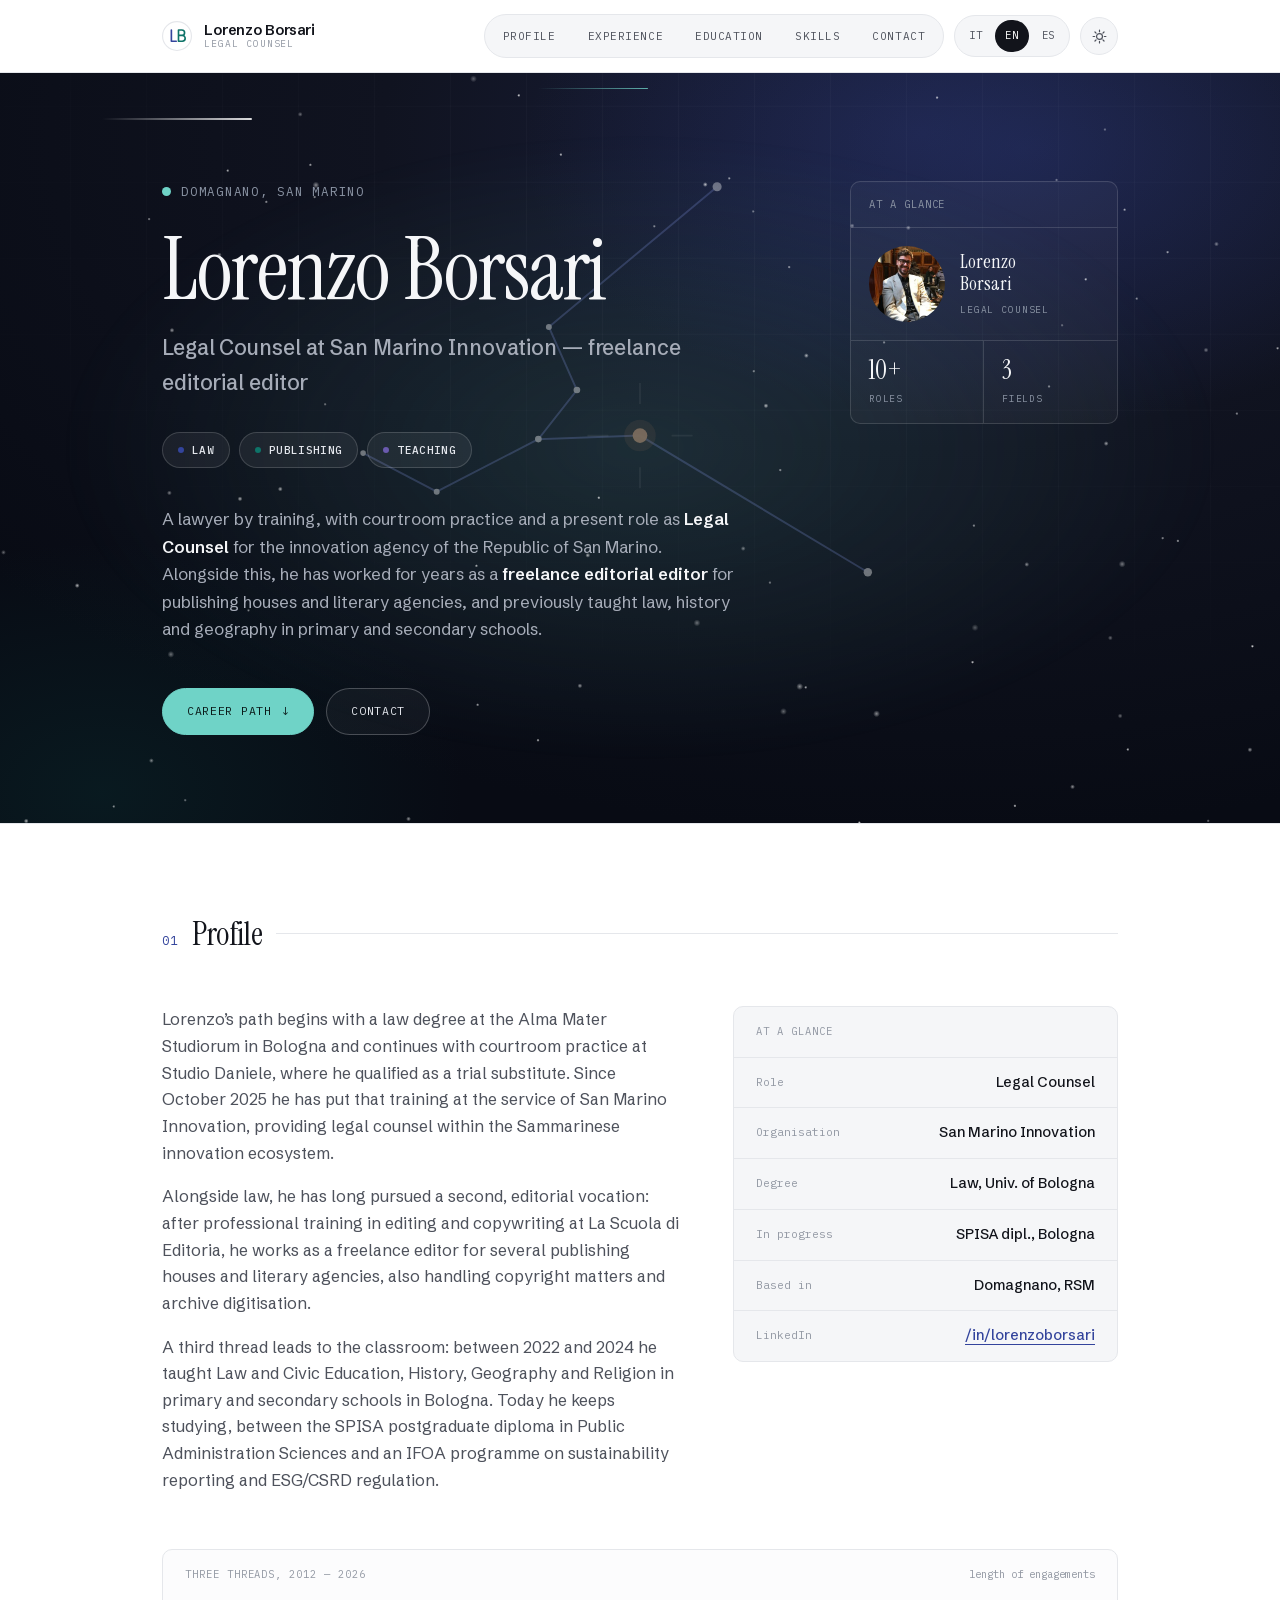
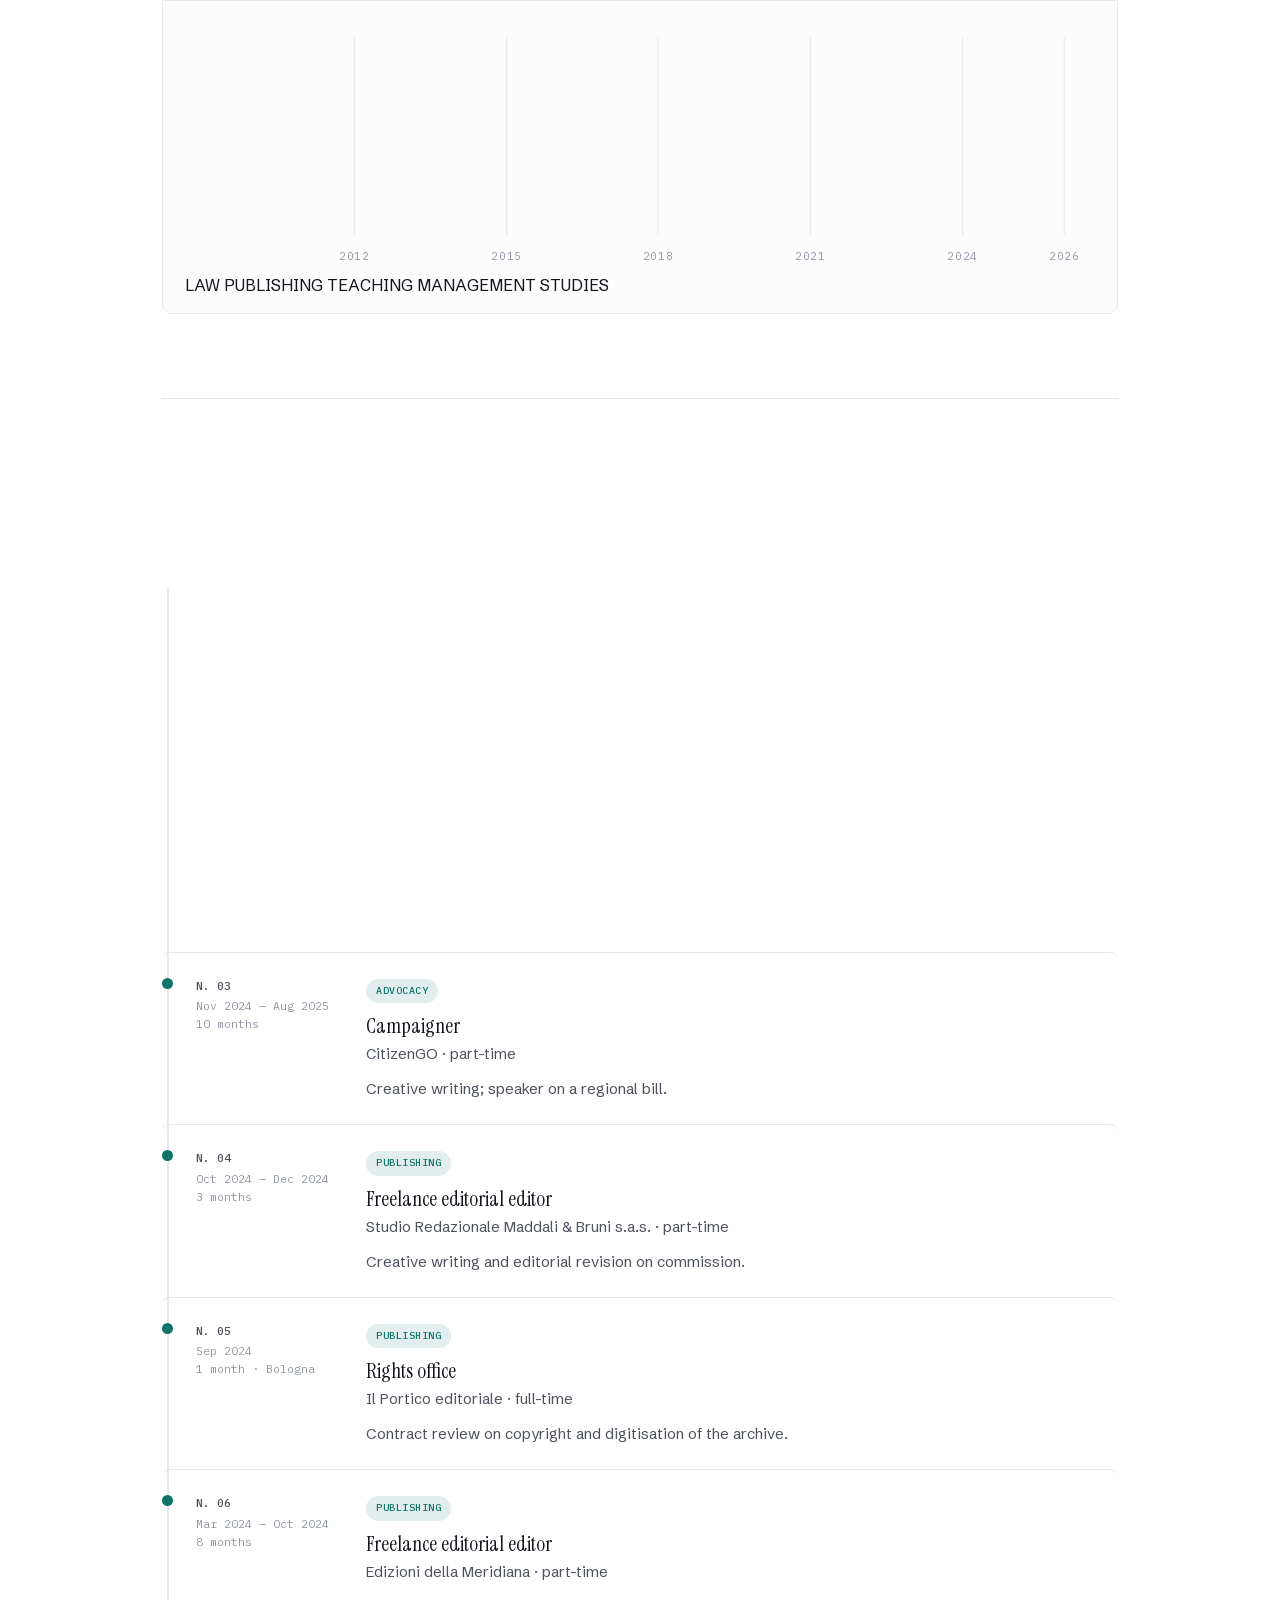
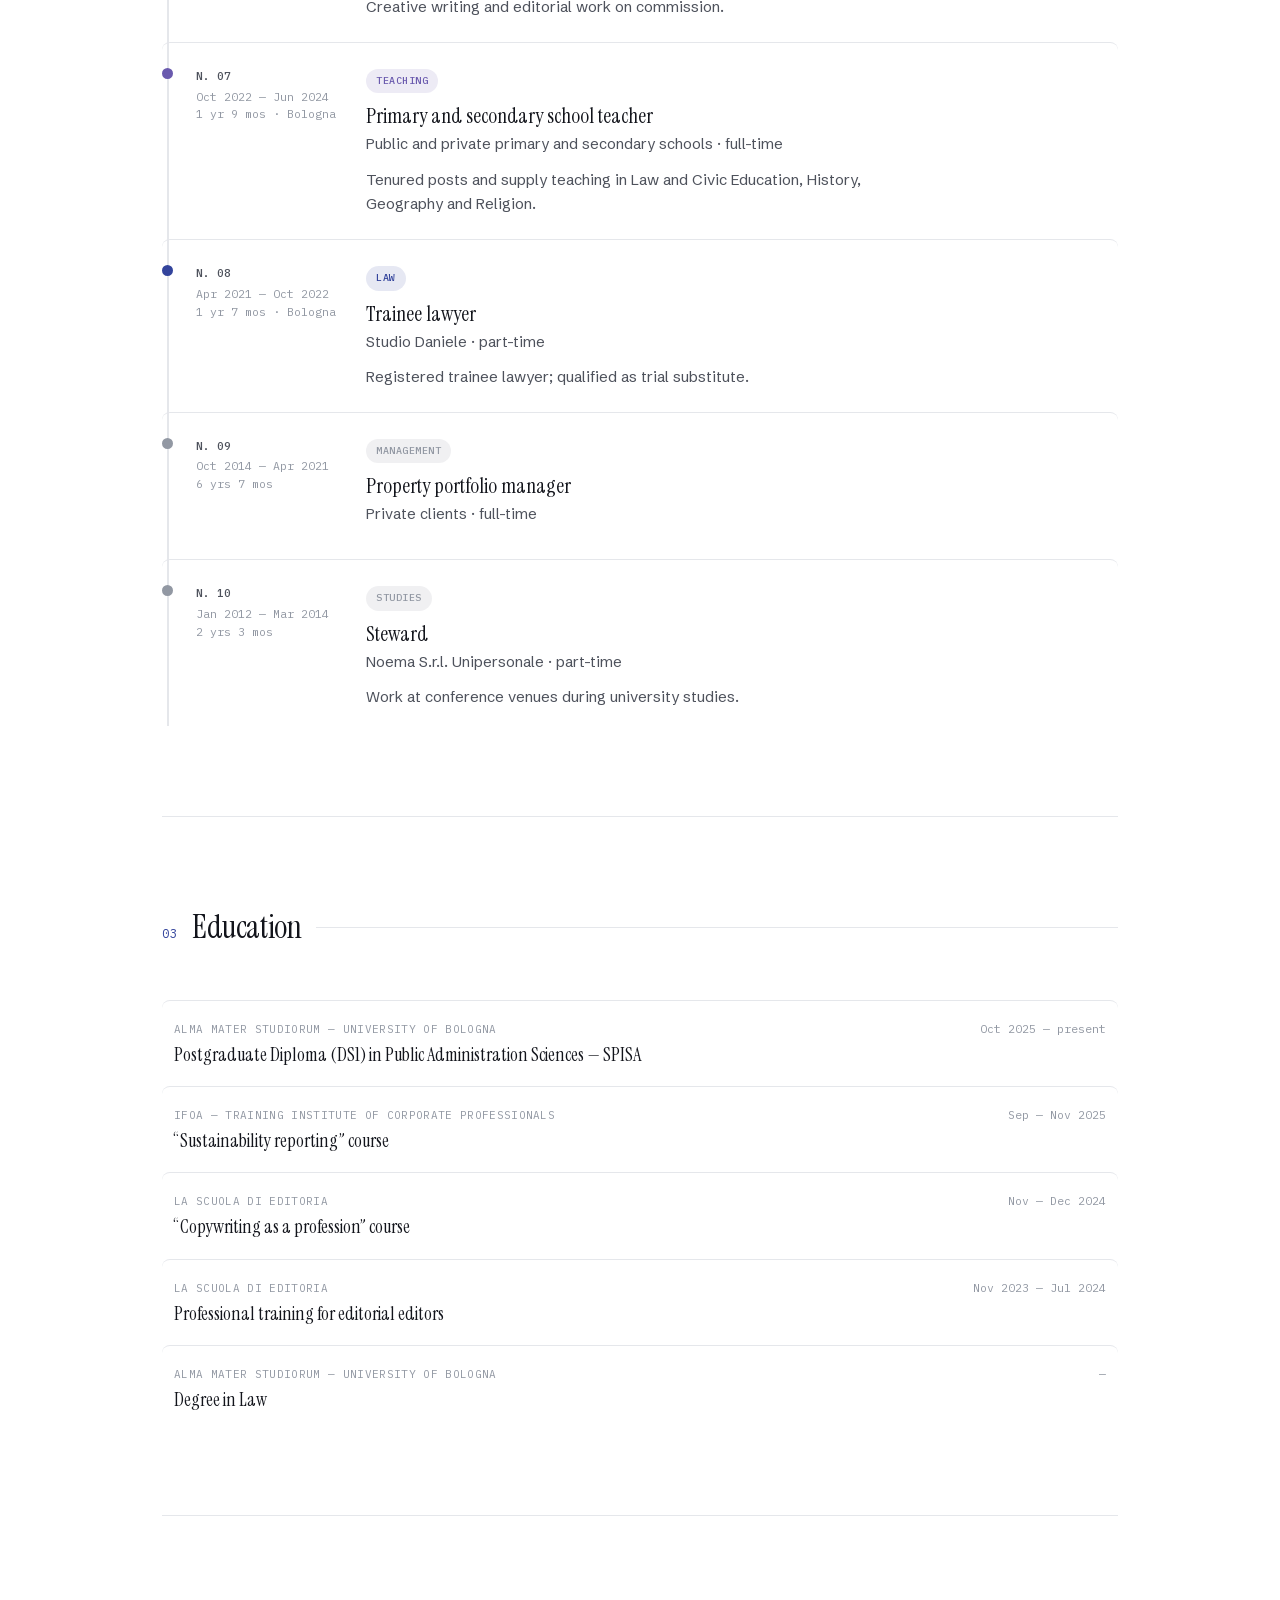
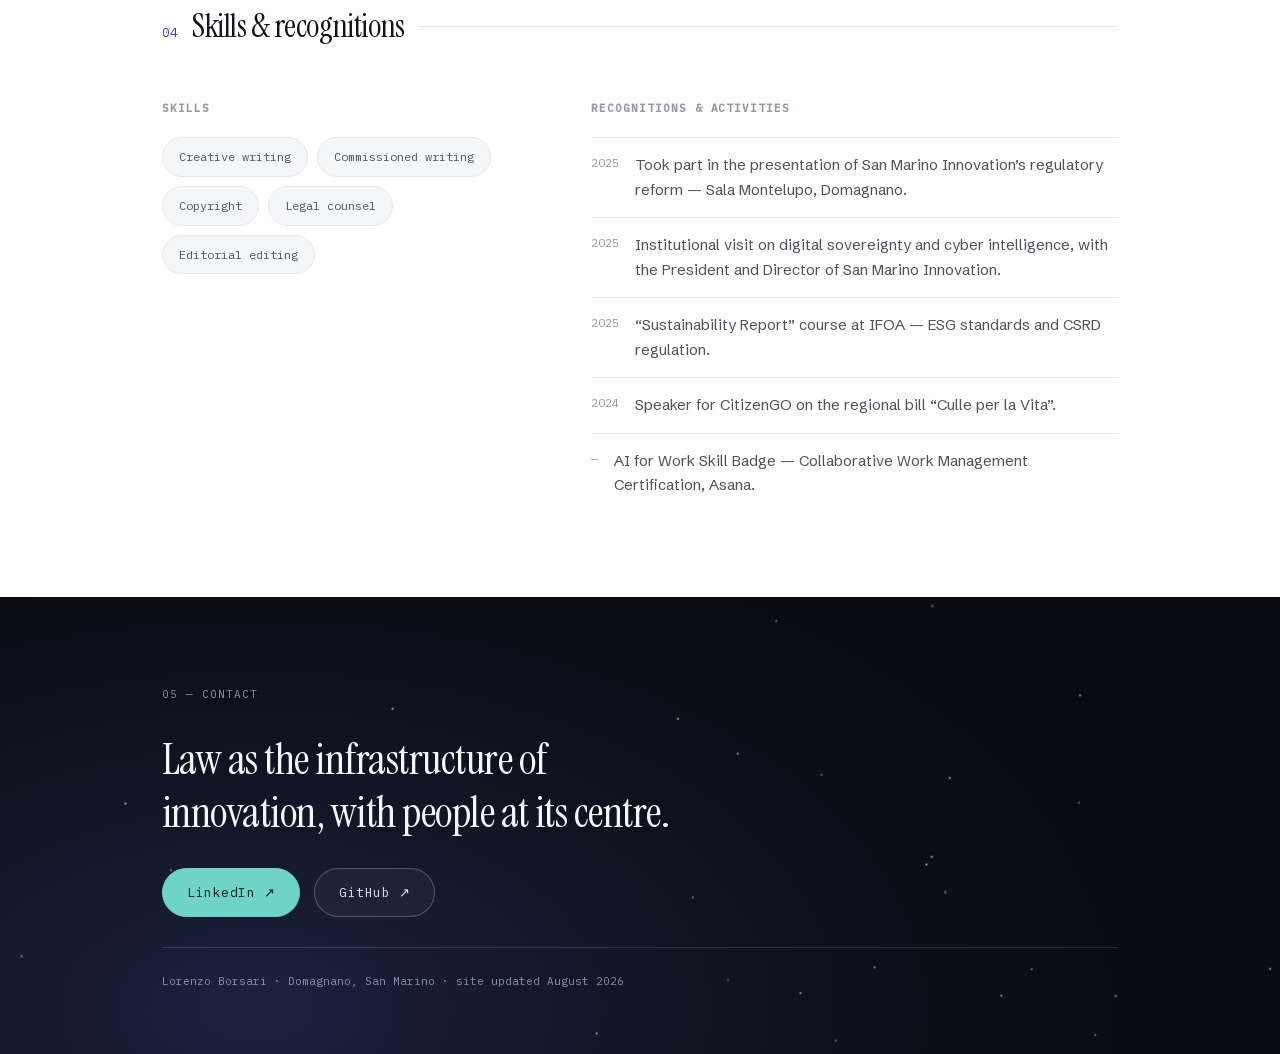
==== commit 99cceb7f: "no message" ====
--- a/en/index.html
+++ b/en/index.html
@@ -123,7 +123,7 @@
   <main id="dc-root">
 <div class="sc-host" data-sc-name="index"><div data-progress="" style="position: fixed; top: 0px; left: 0px; right: 0px; height: 2.5px; background: linear-gradient(90deg,var(--accent),var(--accent-2),var(--accent-3)); transform: scaleX(0); transform-origin: left center; z-index: 100;"></div><header style="position: sticky; top: 0px; z-index: 60; background: var(--topbar); backdrop-filter: blur(10px); border-bottom: 1px solid var(--line); box-shadow: none;">
 <div data-topbar="" style="max-width: 1020px; margin: 0px auto; padding: 14px 32px; display: flex; align-items: center; justify-content: space-between; gap: 16px; transition: padding 0.25s;">
-<a href="#top" style="display: flex; align-items: center; gap: 12px; text-decoration: none; color: var(--ink); flex-shrink: 0;">
+<a data-logo="" href="#top" style="display: flex; align-items: center; gap: 12px; text-decoration: none; color: var(--ink); flex-shrink: 0;">
 <svg aria-hidden="true" style="width: 30px; height: 30px; flex-shrink: 0;" viewbox="0 0 40 40">
 <rect fill="none" height="38.5" rx="999" stroke="var(--line)" stroke-width="1.5" width="38.5" x="0.75" y="0.75"></rect>
 <path d="M12.5 12 V27 H19" fill="none" stroke="var(--accent)" stroke-linecap="round" stroke-linejoin="round" stroke-width="2.2"></path>
@@ -134,15 +134,15 @@
 <span data-logo-sub="" style='font-family: "IBM Plex Mono", monospace; font-size: 9.5px; letter-spacing: 0.1em; text-transform: uppercase; color: var(--ink-faint); white-space: nowrap; display: block;'>Legal Counsel</span>
 </span>
 </a>
-<div style="display: flex; align-items: center; gap: 10px;">
-<nav aria-label="Sezioni" style='display: flex; align-items: center; gap: 4px; padding: 4px; background: var(--surface-2); border: 1px solid var(--line); border-radius: 999px; font-family: "IBM Plex Mono", monospace; font-size: 11px; letter-spacing: 0.05em; text-transform: uppercase; white-space: nowrap; flex-shrink: 0;'>
+<div data-controls="" style="display: flex; align-items: center; gap: 10px;">
+<nav aria-label="Sezioni" data-navbar="" style='display: flex; align-items: center; gap: 4px; padding: 4px; background: var(--surface-2); border: 1px solid var(--line); border-radius: 999px; font-family: "IBM Plex Mono", monospace; font-size: 11px; letter-spacing: 0.05em; text-transform: uppercase; white-space: nowrap; flex-shrink: 0;'>
 <a data-nav="profilo" href="#profilo" style="text-decoration: none; color: var(--ink-soft); padding: 8px 14px; border-radius: 999px; transition: background 0.2s, color 0.2s; display: inline-block; background: transparent;"><span>Profile</span></a>
 <a data-nav="esperienza" href="#esperienza" style="text-decoration: none; color: var(--ink-soft); padding: 8px 14px; border-radius: 999px; transition: background 0.2s, color 0.2s; display: inline-block; background: transparent;"><span>Experience</span></a>
 <a data-nav="formazione" href="#formazione" style="text-decoration: none; color: var(--ink-soft); padding: 8px 14px; border-radius: 999px; transition: background 0.2s, color 0.2s; display: inline-block; background: transparent;"><span>Education</span></a>
 <a data-nav="competenze" href="#competenze" style="text-decoration: none; color: var(--ink-soft); padding: 8px 14px; border-radius: 999px; transition: background 0.2s, color 0.2s; display: inline-block; background: transparent;"><span>Skills</span></a>
 <a data-nav="contatti" href="#contatti" style="text-decoration: none; color: var(--ink-soft); padding: 8px 14px; border-radius: 999px; transition: background 0.2s, color 0.2s; display: inline-block; background: transparent;"><span>Contact</span></a>
 </nav>
-<div style='display: flex; align-items: center; gap: 3px; padding: 4px; background: var(--surface-2); border: 1px solid var(--line); border-radius: 999px; font-family: "IBM Plex Mono", monospace; font-size: 10.5px; letter-spacing: 0.06em; flex-shrink: 0;'>
+<div data-langs="" style='display: flex; align-items: center; gap: 3px; padding: 4px; background: var(--surface-2); border: 1px solid var(--line); border-radius: 999px; font-family: "IBM Plex Mono", monospace; font-size: 10.5px; letter-spacing: 0.06em; flex-shrink: 0;'>
 <a data-lang-link="it" href="/" hreflang="it" lang="it" style='cursor: pointer; border: none; font-family: "IBM Plex Mono", monospace; font-size: 10.5px; letter-spacing: 0.06em; padding: 7px 10px; border-radius: 999px; background: transparent; color: var(--ink-soft); transition: background 0.2s, color 0.2s;;text-decoration:none;display:inline-block;'>IT</a>
 <a aria-current="page" data-lang-link="en" href="/en/" hreflang="en" lang="en" style='cursor: pointer; border: none; font-family: "IBM Plex Mono", monospace; font-size: 10.5px; letter-spacing: 0.06em; padding: 7px 10px; border-radius: 999px; background: var(--ink); color: var(--surface); transition: background 0.2s, color 0.2s;;text-decoration:none;display:inline-block;'>EN</a>
 <a data-lang-link="es" href="/es/" hreflang="es" lang="es" style='cursor: pointer; border: none; font-family: "IBM Plex Mono", monospace; font-size: 10.5px; letter-spacing: 0.06em; padding: 7px 10px; border-radius: 999px; background: transparent; color: var(--ink-soft); transition: background 0.2s, color 0.2s;;text-decoration:none;display:inline-block;'>ES</a>
@@ -182,7 +182,7 @@
 <span style="width: 20px; height: 1.5px; background: var(--line-strong); transition: width 0.25s, background 0.25s;"></span>
 <span style='font-family: "IBM Plex Mono", monospace; font-size: 10.5px; color: var(--ink-faint); white-space: nowrap; transition: color 0.2s;'><span>05 — Contact</span></span>
 </a>
-</nav><section data-sec="" id="top" style="background: radial-gradient(1200px 700px at 72% 8%, rgb(27, 33, 64) 0%, rgb(16, 19, 32) 45%, rgb(8, 11, 20) 100%); color: rgb(245, 246, 248); position: relative; overflow: hidden; border-bottom: 1px solid var(--line);">
+</nav><section data-sec="" data-stars-wrap="" id="top" style="background: radial-gradient(1200px 700px at 72% 8%, rgb(27, 33, 64) 0%, rgb(16, 19, 32) 45%, rgb(8, 11, 20) 100%); color: rgb(245, 246, 248); position: relative; overflow: hidden; border-bottom: 1px solid var(--line);">
 <div aria-hidden="true" style="position: absolute; inset: 0px; background-image: linear-gradient(rgba(255, 255, 255, 0.027) 1px, transparent 1px), linear-gradient(90deg, rgba(255, 255, 255, 0.027) 1px, transparent 1px); background-size: 76px 76px; background-position: center center; animation: 26s linear 0s infinite normal none running gridPan; mask-image: radial-gradient(120% 90% at 70% 20%, rgb(0, 0, 0) 20%, transparent 78%); pointer-events: none;"></div>
 <div aria-hidden="true" style="position: absolute; inset: 0px; background: radial-gradient(760px 420px at 80% 10%, rgba(51, 68, 156, 0.26), transparent 66%), radial-gradient(520px 360px at 8% 96%, rgba(14, 115, 104, 0.14), transparent 70%); pointer-events: none;"></div>
 <div aria-hidden="true" style="position: absolute; inset: -10% -15%; background: radial-gradient(closest-side, rgba(111, 211, 199, 0.14), transparent 70%); filter: blur(6px); animation: 26s ease-in-out 0s infinite normal none running auroraShift; pointer-events: none;"></div>
@@ -264,7 +264,7 @@
 </div>
 </div>
 </aside>
-</div></section><main style="max-width: 1020px; margin: 0px auto; padding: 0px 32px;">
+</div></section><main data-container="" style="max-width: 1020px; margin: 0px auto; padding: 0px 32px;">
 <section data-sec="" id="profilo" style="padding: 84px 0px; border-bottom: 1px solid var(--line);">
 <div data-reveal="" style="display: flex;align-items: baseline;gap: 14px;margin-bottom: 46px;">
 <span style='font-family: "IBM Plex Mono", monospace; font-size: 12.5px; color: var(--accent);'>01</span>
@@ -310,7 +310,7 @@
 <span style='font-family: "IBM Plex Mono", monospace; font-size: 10.5px; letter-spacing: 0.09em; text-transform: uppercase; color: var(--ink-faint);'><span>Three threads, 2012 — 2026</span></span>
 <span style='font-family: "IBM Plex Mono", monospace; font-size: 10.5px; color: var(--ink-faint);'><span>length of engagements</span></span>
 </div>
-<div style="padding: 22px 22px 14px;">
+<div data-gantt-wrap="" style="padding: 22px 22px 14px;">
 <svg aria-label="Chart of activities from 2012 to 2026: studies, management, law, teaching, publishing" data-gantt="" role="img" style='width: 100%; height: auto; display: block; font-family: "IBM Plex Mono", monospace;' viewbox="0 0 860 236">
 <g stroke="var(--line)" stroke-width="1">
 <line x1="160" x2="160" y1="14" y2="200"></line>
--- a/assets/css/site.css
+++ b/assets/css/site.css
@@ -126,19 +126,101 @@
 [data-logo-sub]{display:block}
 
 @media (max-width:1319px){ [data-rail]{display:none !important} }
-@media (max-width:1079px){
+
+/* Progressive nav thinning applies only to narrow desktop windows. Below the
+   mobile breakpoint the nav becomes a scrollable strip instead, so every
+   section stays reachable. */
+@media (min-width:881px) and (max-width:1079px){
   [data-nav="formazione"],[data-nav="competenze"]{display:none !important}
 }
-@media (max-width:899px){
+@media (min-width:881px) and (max-width:1023px){
   [data-hero-grid]{grid-template-columns:minmax(0,1fr) !important}
   [data-logo-sub]{display:none !important}
 }
-@media (max-width:859px){ [data-nav="esperienza"]{display:none !important} }
-@media (max-width:759px){
+@media (min-width:881px) and (max-width:959px){ [data-nav="esperienza"]{display:none !important} }
+
+/* ---------------------------------------------------------------------------
+   Mobile. The source markup is a desktop render with inline styles, so these
+   overrides need !important to win against them.
+   --------------------------------------------------------------------------- */
+@media (max-width:880px){
+
+  /* Header ------------------------------------------------------------------
+     display:contents dissolves the controls wrapper so the logo, language
+     picker, theme button and nav all become direct flex children of the
+     topbar and can wrap onto a second row. Previously they were locked into
+     one non-shrinking row and the theme button sat 45px off-screen. */
+  [data-controls]{display:contents !important}
+  [data-topbar]{flex-wrap:wrap !important;gap:8px 10px !important;
+                padding:10px 16px !important;max-width:none !important}
+  [data-logo]{flex:1 1 auto;min-width:0;order:1}
+  [data-langs]{order:2;flex:0 0 auto}
+  [data-theme-btn]{order:3;flex:0 0 auto}
+
+  /* Section links: full-width strip that scrolls sideways under the logo row. */
+  [data-navbar]{order:10;width:100%;overflow-x:auto;overscroll-behavior-x:contain;
+                justify-content:flex-start !important;scrollbar-width:none;
+                -webkit-overflow-scrolling:touch}
+  [data-navbar]::-webkit-scrollbar{display:none}
+  [data-nav]{display:inline-flex !important;align-items:center;flex:0 0 auto;
+             white-space:nowrap;min-height:44px}
+
+  /* Touch targets: 24x33px links are below any usable minimum. */
+  /* 44px is the smallest comfortable touch target; the desktop render gives
+     these 36-38px. */
+  [data-lang-link]{min-width:44px;min-height:44px;display:inline-flex !important;
+                   align-items:center;justify-content:center}
+  [data-theme-btn]{min-width:44px !important;min-height:44px !important}
+  [data-nav]{padding:10px 14px !important}
+
+  /* Spacing: desktop uses 108px of hero padding and 84px section padding,
+     which on a 390px screen is most of a screenful of nothing. */
+  [data-hero-grid]{padding:76px 20px 52px !important;gap:26px !important;
+                   grid-template-columns:minmax(0,1fr) !important}
+  [data-sec]{padding:52px 0 !important}
+  /* The desktop container already insets by 32px; adding more here stacked to
+     48px a side, leaving 294px of readable width on a 390px screen. */
+  [data-container]{padding-left:18px !important;padding-right:18px !important;
+                   max-width:none !important}
+  /* Scoped to the container: unscoped, this outranks [data-hero-grid] on
+     specificity and would strip the hero's own padding too. */
+  [data-container] [data-sec] > div{padding-left:0 !important;padding-right:0 !important}
+
+  /* Typography: 51px headline on a 390px screen, body copy at 14.9px. */
+  h1{font-size:clamp(2rem,8.4vw,2.9rem) !important;line-height:1.07 !important;
+     overflow-wrap:break-word}
+  h2{font-size:clamp(1.45rem,5.8vw,1.9rem) !important;line-height:1.15 !important}
+  [data-sec] p,[data-sec] li,[data-entry] span{font-size:15.5px !important;
+                                               line-height:1.62 !important}
+
+  /* The star layers sit at inset:-10%, so they extend past the viewport and
+     drag the whole document sideways. Clip them at the source rather than
+     hiding overflow on <body>, which would break position:sticky. */
+  [data-stars-wrap]{overflow:hidden}
+
+  /* The Gantt chart has an 860-unit viewBox. Squeezed into 280px its labels
+     become unreadable, so let it keep its size and scroll instead. */
+  [data-gantt-wrap]{overflow-x:auto;-webkit-overflow-scrolling:touch}
+  [data-gantt]{min-width:620px}
+
+  /* Timeline rows: a 148px date column leaves too little for the content. */
+  /* Three children over two columns: without an explicit placement the third
+     auto-flows into the 12px marker column and wraps one word per line. */
+  [data-entry]{grid-template-columns:12px 1fr !important;gap:6px 12px !important}
+  [data-entry] > :nth-child(3){grid-column:2 !important}
   [data-two-col],#competenze [data-two-col]{grid-template-columns:1fr !important}
-}
-@media (max-width:699px){ [data-nav="profilo"]{display:none !important} }
-@media (max-width:639px){ [data-entry]{grid-template-columns:12px 1fr !important} }
+
+  [data-logo-sub]{display:block !important}
+  img,svg{max-width:100%}
+}
+
+@media (max-width:600px){
+  /* At this width the logo subtitle competes with the controls for room. */
+  [data-logo-sub]{display:none !important}
+  [data-hero-grid]{padding:70px 16px 44px !important}
+  [data-container]{padding-left:14px !important;padding-right:14px !important}
+  [data-topbar]{padding:9px 12px !important}
+}
 
 @media (prefers-reduced-motion:reduce){
   html{scroll-behavior:auto}
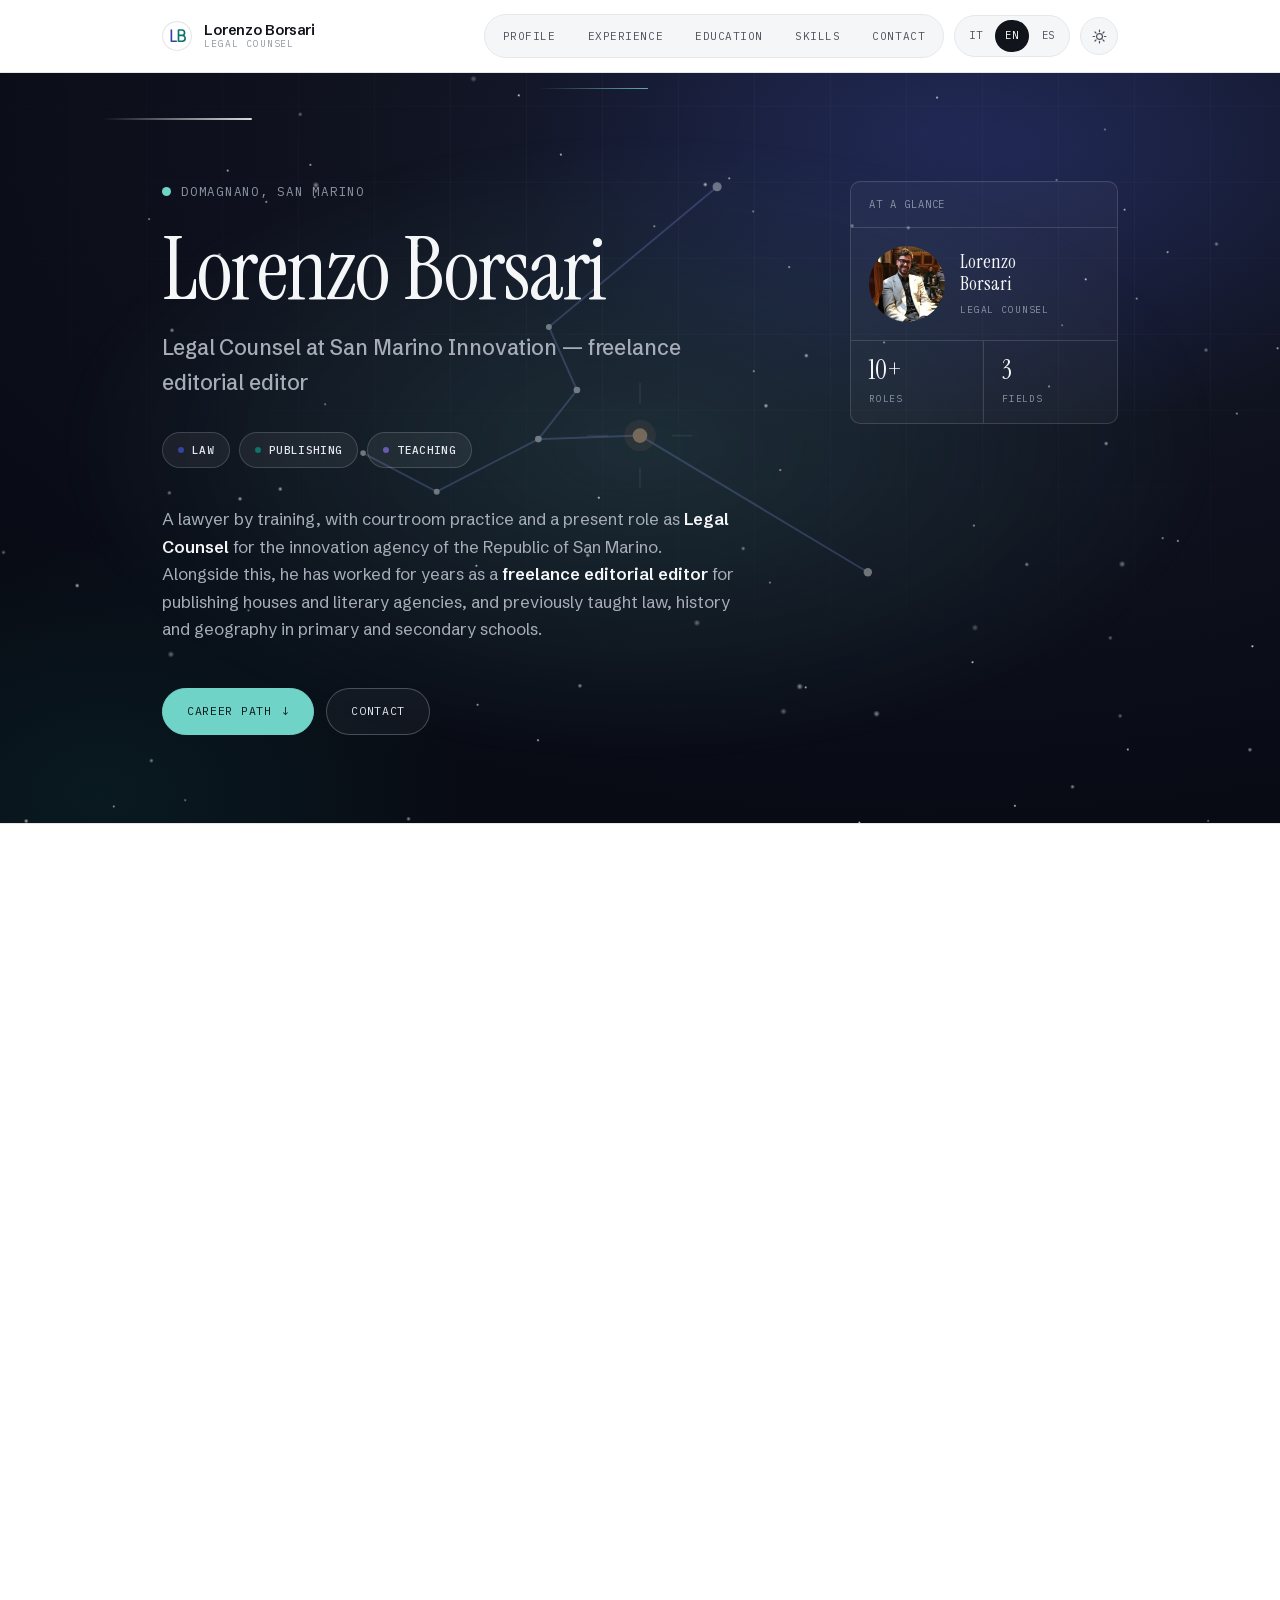
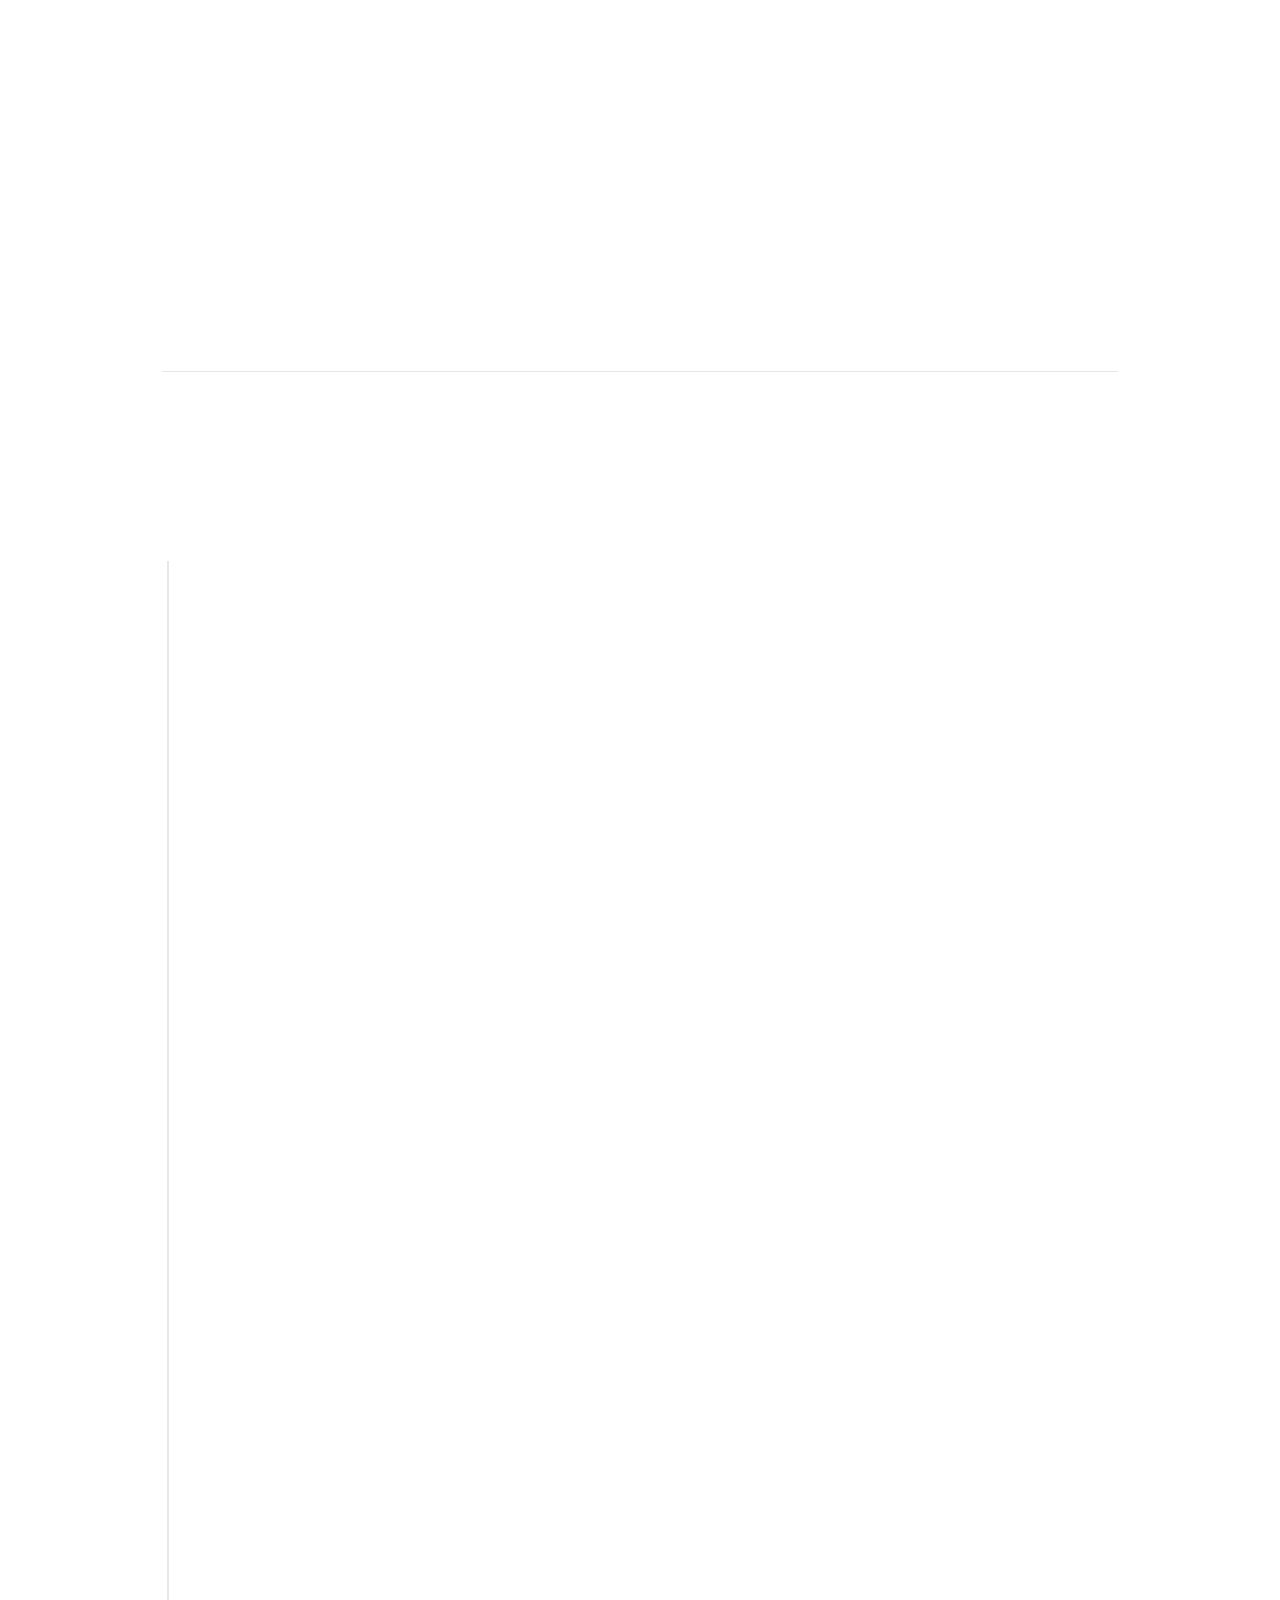
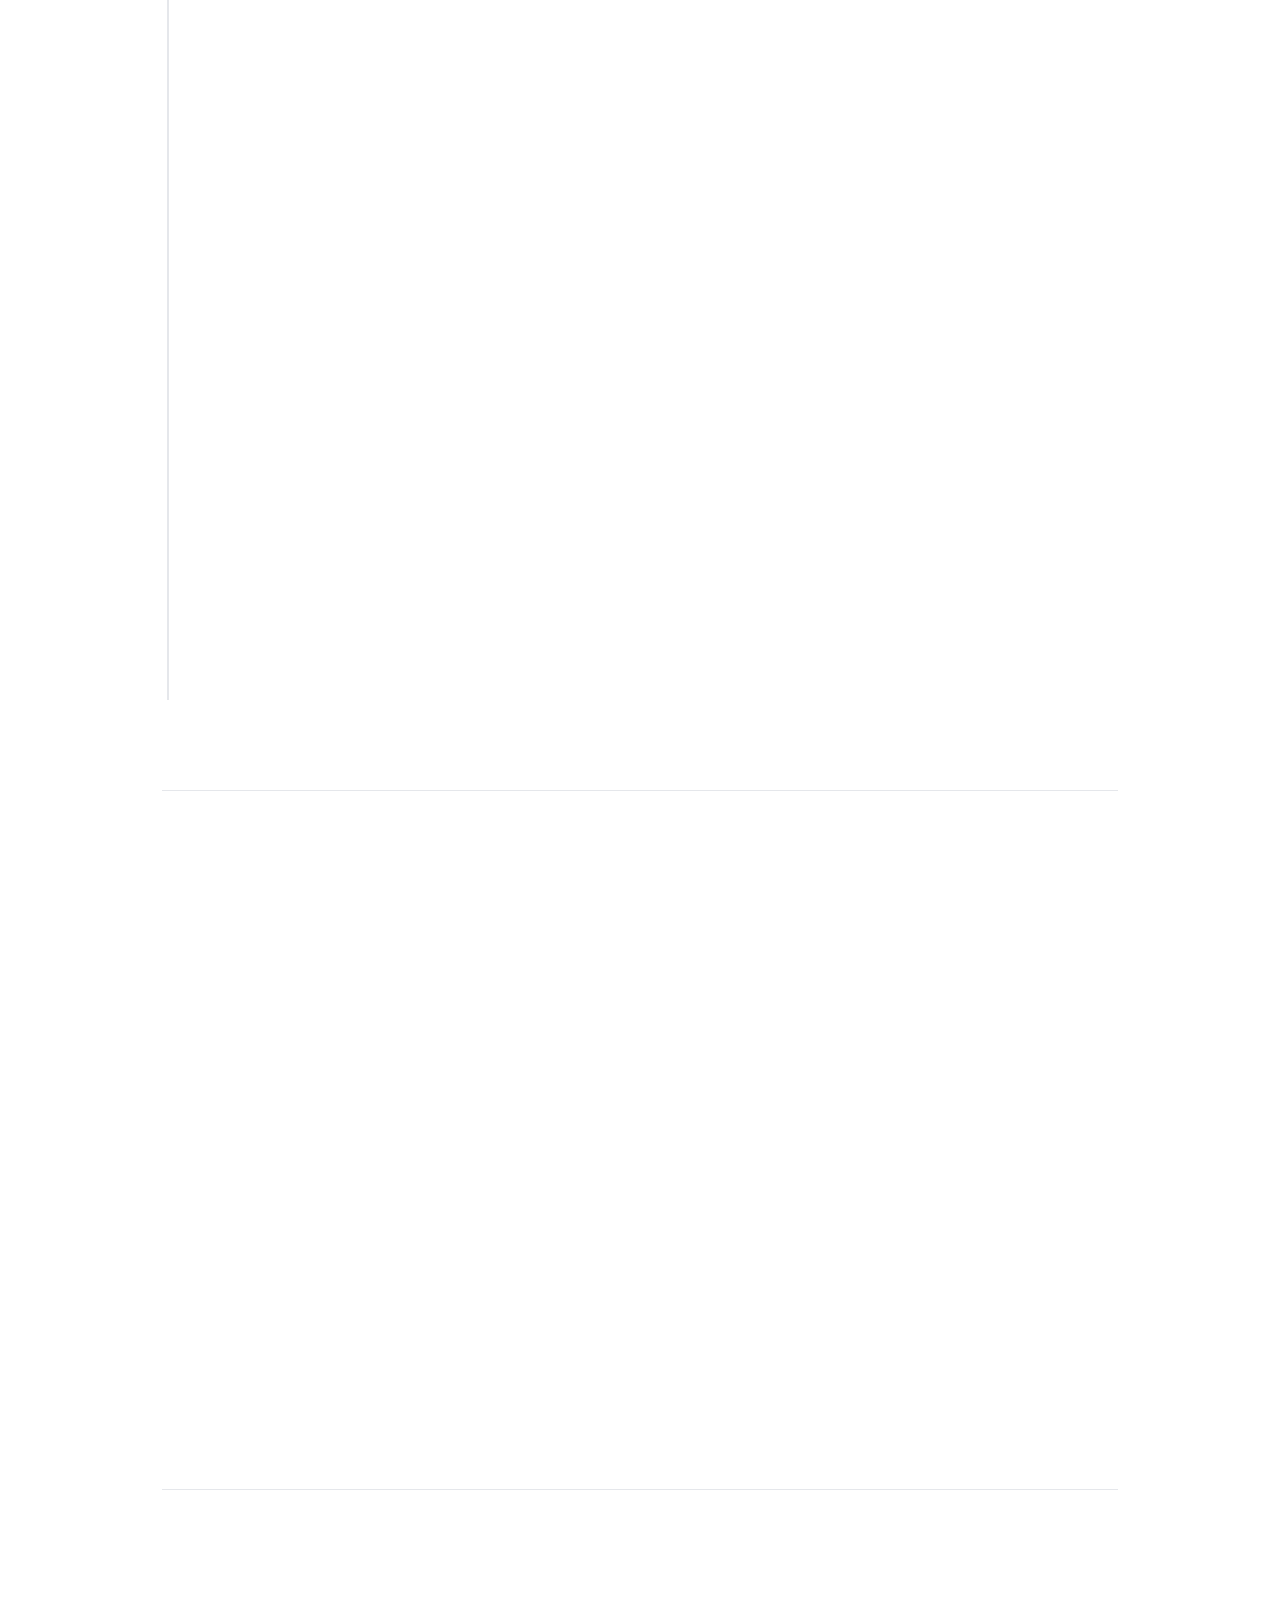
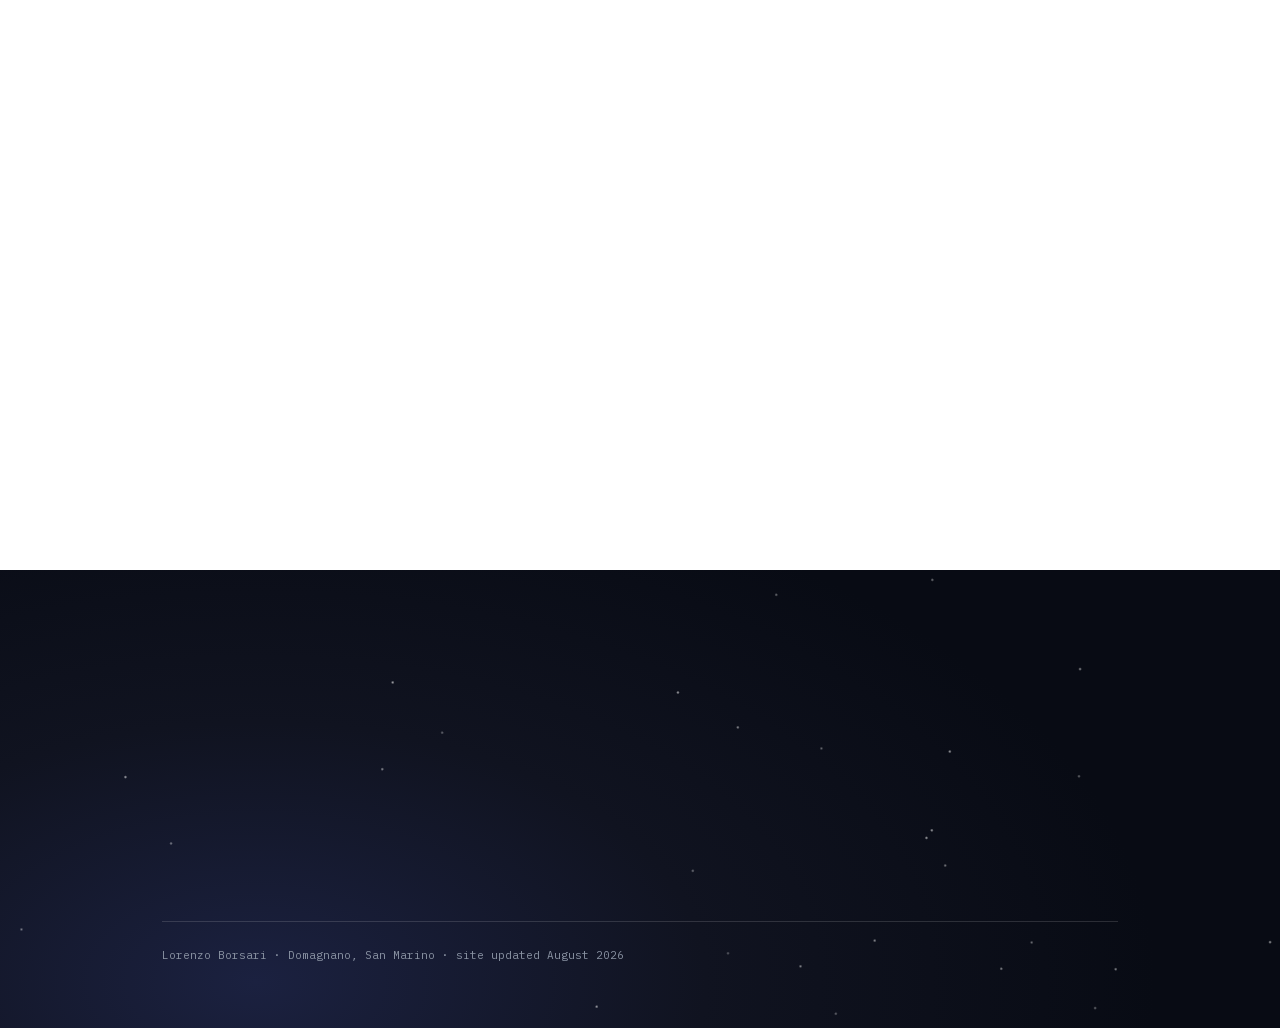
==== commit d8314019: "no message" ====
--- a/en/index.html
+++ b/en/index.html
@@ -51,6 +51,9 @@
           document.documentElement.setAttribute('data-theme', 'dark');
         }
       } catch (e) {}
+      /* Collapse the mobile menu before first paint. Without the attribute the
+         panel stays expanded, which is the no-JS fallback. */
+      document.documentElement.setAttribute('data-menu', 'closed');
     })();
   </script>
 
@@ -134,26 +137,32 @@
 <span data-logo-sub="" style='font-family: "IBM Plex Mono", monospace; font-size: 9.5px; letter-spacing: 0.1em; text-transform: uppercase; color: var(--ink-faint); white-space: nowrap; display: block;'>Legal Counsel</span>
 </span>
 </a>
-<div data-controls="" style="display: flex; align-items: center; gap: 10px;">
-<nav aria-label="Sezioni" data-navbar="" style='display: flex; align-items: center; gap: 4px; padding: 4px; background: var(--surface-2); border: 1px solid var(--line); border-radius: 999px; font-family: "IBM Plex Mono", monospace; font-size: 11px; letter-spacing: 0.05em; text-transform: uppercase; white-space: nowrap; flex-shrink: 0;'>
-<a data-nav="profilo" href="#profilo" style="text-decoration: none; color: var(--ink-soft); padding: 8px 14px; border-radius: 999px; transition: background 0.2s, color 0.2s; display: inline-block; background: transparent;"><span>Profile</span></a>
-<a data-nav="esperienza" href="#esperienza" style="text-decoration: none; color: var(--ink-soft); padding: 8px 14px; border-radius: 999px; transition: background 0.2s, color 0.2s; display: inline-block; background: transparent;"><span>Experience</span></a>
-<a data-nav="formazione" href="#formazione" style="text-decoration: none; color: var(--ink-soft); padding: 8px 14px; border-radius: 999px; transition: background 0.2s, color 0.2s; display: inline-block; background: transparent;"><span>Education</span></a>
-<a data-nav="competenze" href="#competenze" style="text-decoration: none; color: var(--ink-soft); padding: 8px 14px; border-radius: 999px; transition: background 0.2s, color 0.2s; display: inline-block; background: transparent;"><span>Skills</span></a>
-<a data-nav="contatti" href="#contatti" style="text-decoration: none; color: var(--ink-soft); padding: 8px 14px; border-radius: 999px; transition: background 0.2s, color 0.2s; display: inline-block; background: transparent;"><span>Contact</span></a>
-</nav>
+<nav aria-label="Sections" data-navbar="" id="site-nav" style='display: flex; align-items: center; gap: 4px; padding: 4px; background: var(--surface-2); border: 1px solid var(--line); border-radius: 999px; font-family: "IBM Plex Mono", monospace; font-size: 11px; letter-spacing: 0.05em; text-transform: uppercase; white-space: nowrap; flex-shrink: 0;'>
+<a class="scp0" data-nav="profilo" href="#profilo" style="text-decoration: none; color: var(--ink-soft); padding: 8px 14px; border-radius: 999px; transition: background 0.2s, color 0.2s; display: inline-block; background: transparent;"><span>Profile</span></a>
+<a class="scp0" data-nav="esperienza" href="#esperienza" style="text-decoration: none; color: var(--ink-soft); padding: 8px 14px; border-radius: 999px; transition: background 0.2s, color 0.2s; display: inline-block; background: transparent;"><span>Experience</span></a>
+<a class="scp0" data-nav="formazione" href="#formazione" style="text-decoration: none; color: var(--ink-soft); padding: 8px 14px; border-radius: 999px; transition: background 0.2s, color 0.2s; display: inline-block; background: transparent;"><span>Education</span></a>
+<a class="scp0" data-nav="competenze" href="#competenze" style="text-decoration: none; color: var(--ink-soft); padding: 8px 14px; border-radius: 999px; transition: background 0.2s, color 0.2s; display: inline-block; background: transparent;"><span>Skills</span></a>
+<a class="scp0" data-nav="contatti" href="#contatti" style="text-decoration: none; color: var(--ink-soft); padding: 8px 14px; border-radius: 999px; transition: background 0.2s, color 0.2s; display: inline-block; background: transparent;"><span>Contact</span></a>
+</nav><div data-controls="" style="display: flex; align-items: center; gap: 10px;">
+
 <div data-langs="" style='display: flex; align-items: center; gap: 3px; padding: 4px; background: var(--surface-2); border: 1px solid var(--line); border-radius: 999px; font-family: "IBM Plex Mono", monospace; font-size: 10.5px; letter-spacing: 0.06em; flex-shrink: 0;'>
 <a data-lang-link="it" href="/" hreflang="it" lang="it" style='cursor: pointer; border: none; font-family: "IBM Plex Mono", monospace; font-size: 10.5px; letter-spacing: 0.06em; padding: 7px 10px; border-radius: 999px; background: transparent; color: var(--ink-soft); transition: background 0.2s, color 0.2s;;text-decoration:none;display:inline-block;'>IT</a>
 <a aria-current="page" data-lang-link="en" href="/en/" hreflang="en" lang="en" style='cursor: pointer; border: none; font-family: "IBM Plex Mono", monospace; font-size: 10.5px; letter-spacing: 0.06em; padding: 7px 10px; border-radius: 999px; background: var(--ink); color: var(--surface); transition: background 0.2s, color 0.2s;;text-decoration:none;display:inline-block;'>EN</a>
 <a data-lang-link="es" href="/es/" hreflang="es" lang="es" style='cursor: pointer; border: none; font-family: "IBM Plex Mono", monospace; font-size: 10.5px; letter-spacing: 0.06em; padding: 7px 10px; border-radius: 999px; background: transparent; color: var(--ink-soft); transition: background 0.2s, color 0.2s;;text-decoration:none;display:inline-block;'>ES</a>
 </div>
-<button aria-label="Switch theme" data-theme-btn="" style="cursor: pointer; display: flex; align-items: center; justify-content: center; width: 38px; height: 38px; border-radius: 999px; background: var(--surface-2); border: 1px solid var(--line); color: var(--ink-soft); flex-shrink: 0; transition: background 0.2s, color 0.2s;" title="Switch theme" type="button">
+<button aria-label="Switch theme" class="scp0" data-theme-btn="" style="cursor: pointer; display: flex; align-items: center; justify-content: center; width: 38px; height: 38px; border-radius: 999px; background: var(--surface-2); border: 1px solid var(--line); color: var(--ink-soft); flex-shrink: 0; transition: background 0.2s, color 0.2s;" title="Switch theme" type="button">
 <svg aria-hidden="true" style="width: 17px; height: 17px;" viewbox="0 0 24 24">
 <g data-icon-sun="" fill="none" stroke="currentColor" stroke-linecap="round" stroke-width="1.7">
 <circle cx="12" cy="12" r="4.2"></circle>
 <path d="M12 3v2.2M12 18.8V21M3 12h2.2M18.8 12H21M5.6 5.6l1.6 1.6M16.8 16.8l1.6 1.6M18.4 5.6l-1.6 1.6M7.2 16.8l-1.6 1.6"></path>
 </g>
 <path d="M20 14.2A8.2 8.2 0 1 1 10.4 4a6.6 6.6 0 0 0 9.6 10.2z" data-icon-moon="" fill="none" stroke="currentColor" stroke-linejoin="round" stroke-width="1.7" style="display: none;"></path>
+</svg>
+</button>
+<button aria-controls="site-nav" aria-expanded="false" aria-label="Sections menu" class="scp0" data-menu-btn="" style="cursor: pointer; display: none; align-items: center; justify-content: center; width: 44px; height: 44px; border-radius: 999px; background: var(--surface-2); border: 1px solid var(--line); color: var(--ink-soft); flex-shrink: 0; transition: background 0.2s, color 0.2s;" title="Sections menu" type="button">
+<svg aria-hidden="true" style="width: 18px; height: 18px;" viewbox="0 0 24 24">
+<path d="M4 7h16M4 12h16M4 17h16" data-icon-burger="" fill="none" stroke="currentColor" stroke-linecap="round" stroke-width="1.8"></path>
+<path d="M6 6l12 12M18 6L6 18" data-icon-close="" fill="none" stroke="currentColor" stroke-linecap="round" stroke-width="1.8" style="display: none;"></path>
 </svg>
 </button>
 </div>
@@ -329,11 +338,11 @@
 <text text-anchor="middle" x="831" y="224">2026</text>
 </g>
 <g fill="var(--ink-soft)" font-size="11" letter-spacing="0.04em">
-<text x="0" y="44"><span>LAW</span></text>
-<text x="0" y="82"><span>PUBLISHING</span></text>
-<text x="0" y="120"><span>TEACHING</span></text>
-<text x="0" y="158"><span>MANAGEMENT</span></text>
-<text x="0" y="196"><span>STUDIES</span></text>
+<text x="0" y="44">LAW</text>
+<text x="0" y="82">PUBLISHING</text>
+<text x="0" y="120">TEACHING</text>
+<text x="0" y="158">MANAGEMENT</text>
+<text x="0" y="196">STUDIES</text>
 </g>
 <g>
 <rect data-bar="" fill="var(--accent)" height="10" rx="5" style="transform-box: fill-box;transform-origin: left center;" width="72" x="603" y="34"></rect>
--- a/assets/css/site.css
+++ b/assets/css/site.css
@@ -20,90 +20,96 @@
 @font-face{font-family:'Schibsted Grotesk';font-style:normal;font-weight:600;font-display:swap;src:url("/assets/fonts/schibsted-grotesk-400-latin.woff2") format("woff2");unicode-range:U+0000-00FF, U+0131, U+0152-0153, U+02BB-02BC, U+02C6, U+02DA, U+02DC, U+0304, U+0308, U+0329, U+2000-206F, U+20AC, U+2122, U+2191, U+2193, U+2212, U+2215, U+FEFF, U+FFFD;}
 @font-face{font-family:'Schibsted Grotesk';font-style:normal;font-weight:700;font-display:swap;src:url("/assets/fonts/schibsted-grotesk-400-latin-ext.woff2") format("woff2");unicode-range:U+0100-02BA, U+02BD-02C5, U+02C7-02CC, U+02CE-02D7, U+02DD-02FF, U+0304, U+0308, U+0329, U+1D00-1DBF, U+1E00-1E9F, U+1EF2-1EFF, U+2020, U+20A0-20AB, U+20AD-20C0, U+2113, U+2C60-2C7F, U+A720-A7FF;}
 @font-face{font-family:'Schibsted Grotesk';font-style:normal;font-weight:700;font-display:swap;src:url("/assets/fonts/schibsted-grotesk-400-latin.woff2") format("woff2");unicode-range:U+0000-00FF, U+0131, U+0152-0153, U+02BB-02BC, U+02C6, U+02DA, U+02DC, U+0304, U+0308, U+0329, U+2000-206F, U+20AC, U+2122, U+2191, U+2193, U+2212, U+2215, U+FEFF, U+FFFD;}
-
-  *{margin:0;padding:0;box-sizing:border-box;}
-  html{scroll-behavior:smooth;}
-  :root{
-    --surface:#FFFFFF; --surface-2:#F5F6F8; --surface-3:#FCFCFD; --hover:#F8F9FB;
-    --line:#E5E7EB; --line-strong:#D2D5DB;
-    --ink:#12141B; --ink-soft:#4E525C; --ink-faint:#9298A3;
-    --accent:#33449C; --accent-2:#0E7368; --accent-3:#6A5AAE; --teal:#6FD3C7;
-    --topbar:rgba(255,255,255,.88); --shadow:rgba(18,20,27,.07);
-  }
-  html[data-theme="dark"]{
-    --surface:#0C0F17; --surface-2:#141A26; --surface-3:#11151F; --hover:#171E2B;
-    --line:#242B39; --line-strong:#38414F;
-    --ink:#EEF1F5; --ink-soft:#A9B1BE; --ink-faint:#79818F;
-    --accent:#8FA2F2; --accent-2:#6FD3C7; --accent-3:#B9A9F0;
-    --topbar:rgba(12,15,23,.86); --shadow:rgba(0,0,0,.4);
-  }
-  body{background:var(--surface);color:var(--ink);font-family:"Schibsted Grotesk",-apple-system,BlinkMacSystemFont,sans-serif;font-size:16px;line-height:1.65;-webkit-font-smoothing:antialiased;transition:background .35s ease,color .35s ease;}
-  a{color:var(--accent);}
-  a:hover{color:var(--ink);}
-  ::selection{background:var(--teal);color:#0B1A19;}
-  @keyframes heroUp{from{opacity:0;transform:translateY(26px);}to{opacity:1;transform:translateY(0);}}
-  @keyframes pulseDot{0%,100%{box-shadow:0 0 0 0 rgba(111,211,199,.5);}50%{box-shadow:0 0 0 7px rgba(111,211,199,0);}}
-  @keyframes gridPan{from{background-position:0 0;}to{background-position:76px 76px;}}
-  @keyframes starDriftA{from{transform:translate3d(0,0,0);}to{transform:translate3d(-2.5%,-14px,0);}}
-  @keyframes starDriftB{from{transform:translate3d(0,0,0);}to{transform:translate3d(2%,10px,0);}}
-  @keyframes twinkleA{0%,100%{opacity:.35;}50%{opacity:1;}}
-  @keyframes twinkleB{0%,100%{opacity:.9;}45%{opacity:.3;}}
-  @keyframes meteor{0%{transform:translate3d(0,0,0) rotate(22deg);opacity:0;}6%{opacity:1;}40%{opacity:.9;}62%{transform:translate3d(560px,230px,0) rotate(22deg);opacity:0;}100%{transform:translate3d(560px,230px,0) rotate(22deg);opacity:0;}}
-  @keyframes constellationDraw{0%{stroke-dashoffset:620;opacity:0;}18%{opacity:.9;}75%{stroke-dashoffset:0;opacity:.55;}100%{stroke-dashoffset:0;opacity:.2;}}
-  @keyframes auroraShift{0%{transform:translate3d(-6%,0,0) scale(1.05);opacity:.55;}50%{transform:translate3d(6%,-2%,0) scale(1.15);opacity:.85;}100%{transform:translate3d(-6%,0,0) scale(1.05);opacity:.55;}}
-  @keyframes markerPop{from{transform:scale(0);}to{transform:scale(1);}}
-  .marker-pop{animation:markerPop .5s cubic-bezier(.34,1.56,.64,1) both;}
-  @media (prefers-reduced-motion: reduce){
-    html{scroll-behavior:auto;}
-    *{animation-duration:.01ms !important;animation-iteration-count:1 !important;transition-duration:.01ms !important;}
-  }
-
-
-    .sc-placeholder{background:color-mix(in srgb,currentColor 8%,transparent);
-      border:1px solid color-mix(in srgb,currentColor 50%,transparent);
-      border-radius:2px;box-sizing:border-box;overflow:hidden}
-    @keyframes sc-shine{0%{background-position:100% 50%}100%{background-position:0% 50%}}
-    html.sc-dc-streaming .sc-placeholder,
-    html.sc-dc-streaming .sc-interp.sc-missing{position:relative;
-      background:color-mix(in srgb,currentColor 5%,transparent);
-      border-color:transparent}
-    html.sc-dc-streaming .sc-placeholder::before,
-    html.sc-dc-streaming .sc-interp.sc-missing::before{content:'';
-      position:absolute;inset:0;pointer-events:none;
-      background:linear-gradient(90deg,rgba(217,119,87,0) 25%,rgba(247,225,211,.95) 37%,rgba(217,119,87,0) 63%);
-      background-size:400% 100%;animation:sc-shine 1.4s ease infinite}
-    html.sc-dc-streaming .sc-placeholder:nth-child(n+9 of .sc-placeholder)::before,
-    html.sc-dc-streaming .sc-interp.sc-missing:nth-child(n+9 of .sc-interp.sc-missing)::before{animation:none;
-      background:color-mix(in srgb,currentColor 8%,transparent)}
-    .sc-placeholder-error{padding:4px 8px;font:11px/1.4 ui-monospace,monospace;
-      color:color-mix(in srgb,currentColor 70%,transparent);word-break:break-word}
-    .sc-interp.sc-missing{display:inline-block;width:2em;height:1em;overflow:hidden;
-      vertical-align:text-bottom;background:rgba(255,255,255,.3);border:1px solid rgba(0,0,0,.5);
-      border-radius:2px;box-sizing:border-box;color:transparent;
-      user-select:none}
-    .sc-interp.sc-unresolved{font-family:ui-monospace,monospace;font-size:.85em;
-      color:color-mix(in srgb,currentColor 50%,transparent);
-      background:color-mix(in srgb,currentColor 10%,transparent);border-radius:3px;
-      padding:0 3px}
-    .sc-host.sc-has-error{position:relative}
-    .sc-logic-error{position:absolute;top:8px;left:8px;z-index:2147483647;max-width:60ch;
-      padding:6px 10px;background:#b00020;color:#fff;font:12px/1.4 ui-monospace,monospace;
-      border-radius:4px;white-space:pre-wrap;pointer-events:none}
-    /* Mirrors PRINT_BASELINE_CSS in apps/web deck-stage-export.ts — keep both
-       in sync until dc-runtime regains a build step. */
-    @media print {
-      @page { margin: 0.5cm; }
-      figure, table { break-inside: avoid; }
-      #dc-root, #dc-root > .sc-host { height: auto; }
-      *, *::before, *::after {
-        print-color-adjust: exact; -webkit-print-color-adjust: exact;
-        backdrop-filter: none !important; -webkit-backdrop-filter: none !important;
-        animation-delay: -99s !important; animation-duration: .001s !important;
-        animation-iteration-count: 1 !important; animation-fill-mode: both !important;
-        animation-play-state: running !important; transition-duration: 0s !important;
-      }
-    }
-  
+.sc-placeholder { background: color-mix(in srgb, currentcolor 8%, transparent); border: 1px solid color-mix(in srgb, currentcolor, transparent); border-radius: 2px; box-sizing: border-box; overflow: hidden; }
+@keyframes sc-shine { 
+  0% { background-position: 100% 50%; }
+  100% { background-position: 0% 50%; }
+}
+html.sc-dc-streaming .sc-placeholder, html.sc-dc-streaming .sc-interp.sc-missing { position: relative; background: color-mix(in srgb, currentcolor 5%, transparent); border-color: transparent; }
+html.sc-dc-streaming .sc-placeholder::before, html.sc-dc-streaming .sc-interp.sc-missing::before { content: ""; position: absolute; inset: 0px; pointer-events: none; background: linear-gradient(90deg, rgba(217, 119, 87, 0) 25%, rgba(247, 225, 211, 0.95) 37%, rgba(217, 119, 87, 0) 63%) 0% 0% / 400% 100%; animation: 1.4s ease 0s infinite normal none running sc-shine; }
+html.sc-dc-streaming .sc-placeholder:nth-child(n+9 of .sc-placeholder)::before, html.sc-dc-streaming .sc-interp.sc-missing:nth-child(n+9 of .sc-interp.sc-missing)::before { animation: auto ease 0s 1 normal none running none; background: color-mix(in srgb, currentcolor 8%, transparent); }
+.sc-placeholder-error { padding: 4px 8px; font: 11px / 1.4 ui-monospace, monospace; color: color-mix(in srgb, currentcolor 70%, transparent); word-break: break-word; }
+.sc-interp.sc-missing { display: inline-block; width: 2em; height: 1em; overflow: hidden; vertical-align: text-bottom; background: rgba(255, 255, 255, 0.3); border: 1px solid rgba(0, 0, 0, 0.5); border-radius: 2px; box-sizing: border-box; color: transparent; user-select: none; }
+.sc-interp.sc-unresolved { font-family: ui-monospace, monospace; font-size: 0.85em; color: color-mix(in srgb, currentcolor, transparent); background: color-mix(in srgb, currentcolor 10%, transparent); border-radius: 3px; padding: 0px 3px; }
+.sc-host.sc-has-error { position: relative; }
+.sc-logic-error { position: absolute; top: 8px; left: 8px; z-index: 2147483647; max-width: 60ch; padding: 6px 10px; background: rgb(176, 0, 32); color: rgb(255, 255, 255); font: 12px / 1.4 ui-monospace, monospace; border-radius: 4px; white-space: pre-wrap; pointer-events: none; }
+@media print {
+  @page { margin: 0.5cm; }
+  figure, table { break-inside: avoid; }
+  #dc-root, #dc-root > .sc-host { height: auto; }
+  *, ::before, ::after { print-color-adjust: exact; backdrop-filter: none !important; animation-delay: -99s !important; animation-duration: 0.001s !important; animation-iteration-count: 1 !important; animation-fill-mode: both !important; animation-play-state: running !important; transition-duration: 0s !important; }
+}
+.scp0:hover { background: var(--hover) !important; color: var(--ink) !important; }
+.scp1:hover { background: rgba(245, 246, 248, 0.11) !important; border-color: rgba(245, 246, 248, 0.3) !important; transform: translateY(-1px) !important; }
+.scp2:hover { background: rgb(140, 224, 214) !important; transform: translateY(-2px) !important; box-shadow: rgba(111, 211, 199, 0.28) 0px 10px 26px !important; }
+.scp3:hover { background: rgba(245, 246, 248, 0.1) !important; border-color: rgba(245, 246, 248, 0.42) !important; transform: translateY(-2px) !important; }
+.scp4:hover { border-color: rgba(245, 246, 248, 0.28) !important; transform: translateY(-3px) !important; }
+.scp5:hover { box-shadow: 0 12px 32px var(--shadow) !important; transform: translateY(-3px) !important; }
+.scp6:hover { background: var(--hover) !important; }
+.scp7:hover { transform: translateY(-2px) !important; border-color: var(--accent) !important; color: var(--accent) !important; }
+* { margin: 0px; padding: 0px; box-sizing: border-box; }
+html { scroll-behavior: smooth; }
+:root { --surface: #FFFFFF; --surface-2: #F5F6F8; --surface-3: #FCFCFD; --hover: #F8F9FB; --line: #E5E7EB; --line-strong: #D2D5DB; --ink: #12141B; --ink-soft: #4E525C; --ink-faint: #9298A3; --accent: #33449C; --accent-2: #0E7368; --accent-3: #6A5AAE; --teal: #6FD3C7; --topbar: rgba(255,255,255,.88); --shadow: rgba(18,20,27,.07); }
+html[data-theme="dark"] { --surface: #0C0F17; --surface-2: #141A26; --surface-3: #11151F; --hover: #171E2B; --line: #242B39; --line-strong: #38414F; --ink: #EEF1F5; --ink-soft: #A9B1BE; --ink-faint: #79818F; --accent: #8FA2F2; --accent-2: #6FD3C7; --accent-3: #B9A9F0; --topbar: rgba(12,15,23,.86); --shadow: rgba(0,0,0,.4); }
+body { background: var(--surface); color: var(--ink); font-family: "Schibsted Grotesk", -apple-system, BlinkMacSystemFont, sans-serif; font-size: 16px; line-height: 1.65; -webkit-font-smoothing: antialiased; transition: background 0.35s, color 0.35s; }
+a { color: var(--accent); }
+a:hover { color: var(--ink); }
+::selection { background: var(--teal); color: rgb(11, 26, 25); }
+@keyframes heroUp { 
+  0% { opacity: 0; transform: translateY(26px); }
+  100% { opacity: 1; transform: translateY(0px); }
+}
+@keyframes pulseDot { 
+  0%, 100% { box-shadow: rgba(111, 211, 199, 0.5) 0px 0px 0px 0px; }
+  50% { box-shadow: rgba(111, 211, 199, 0) 0px 0px 0px 7px; }
+}
+@keyframes gridPan { 
+  0% { background-position: 0px 0px; }
+  100% { background-position: 76px 76px; }
+}
+@keyframes starDriftA { 
+  0% { transform: translate3d(0px, 0px, 0px); }
+  100% { transform: translate3d(-2.5%, -14px, 0px); }
+}
+@keyframes starDriftB { 
+  0% { transform: translate3d(0px, 0px, 0px); }
+  100% { transform: translate3d(2%, 10px, 0px); }
+}
+@keyframes twinkleA { 
+  0%, 100% { opacity: 0.35; }
+  50% { opacity: 1; }
+}
+@keyframes twinkleB { 
+  0%, 100% { opacity: 0.9; }
+  45% { opacity: 0.3; }
+}
+@keyframes meteor { 
+  0% { transform: translate3d(0px, 0px, 0px) rotate(22deg); opacity: 0; }
+  6% { opacity: 1; }
+  40% { opacity: 0.9; }
+  62% { transform: translate3d(560px, 230px, 0px) rotate(22deg); opacity: 0; }
+  100% { transform: translate3d(560px, 230px, 0px) rotate(22deg); opacity: 0; }
+}
+@keyframes constellationDraw { 
+  0% { stroke-dashoffset: 620; opacity: 0; }
+  18% { opacity: 0.9; }
+  75% { stroke-dashoffset: 0; opacity: 0.55; }
+  100% { stroke-dashoffset: 0; opacity: 0.2; }
+}
+@keyframes auroraShift { 
+  0% { transform: translate3d(-6%, 0px, 0px) scale(1.05); opacity: 0.55; }
+  50% { transform: translate3d(6%, -2%, 0px) scale(1.15); opacity: 0.85; }
+  100% { transform: translate3d(-6%, 0px, 0px) scale(1.05); opacity: 0.55; }
+}
+@keyframes markerPop { 
+  0% { transform: scale(0); }
+  100% { transform: scale(1); }
+}
+.marker-pop { animation: 0.5s cubic-bezier(0.34, 1.56, 0.64, 1) 0s 1 normal both running markerPop; }
+@media (prefers-reduced-motion: reduce) {
+  html { scroll-behavior: auto; }
+  * { animation-duration: 0.01ms !important; animation-iteration-count: 1 !important; transition-duration: 0.01ms !important; }
+}
 
 /* ---------------------------------------------------------------------------
    Responsive layout. Replaces the former JS resize handler; !important is
@@ -125,6 +131,16 @@
 [data-rail]{display:flex}
 [data-logo-sub]{display:block}
 
+/* The nav is now a direct child of the topbar, so push it right to keep the
+   original desktop grouping of nav + languages + theme. */
+@media (min-width:881px){
+  [data-navbar]{margin-left:auto}
+  /* The nav used to sit inside the controls wrapper, whose gap is 10px. As a
+     topbar child it would inherit the 16px topbar gap and shift 6px left; the
+     auto margin above absorbs the logo side, so matching 10px here is exact. */
+  [data-topbar]{gap:10px !important}
+}
+
 @media (max-width:1319px){ [data-rail]{display:none !important} }
 
 /* Progressive nav thinning applies only to narrow desktop windows. Below the
@@ -147,31 +163,39 @@
 
   /* Header ------------------------------------------------------------------
      display:contents dissolves the controls wrapper so the logo, language
-     picker, theme button and nav all become direct flex children of the
-     topbar and can wrap onto a second row. Previously they were locked into
-     one non-shrinking row and the theme button sat 45px off-screen. */
+     picker, theme button and menu button all become direct flex children of
+     the topbar. That is what lets the nav and the language picker be ordered
+     onto their own full-width rows below the logo. */
+  [data-topbar]{flex-wrap:wrap !important;gap:8px !important;
+                padding:10px 14px !important;max-width:none !important}
   [data-controls]{display:contents !important}
-  [data-topbar]{flex-wrap:wrap !important;gap:8px 10px !important;
-                padding:10px 16px !important;max-width:none !important}
-  [data-logo]{flex:1 1 auto;min-width:0;order:1}
-  [data-langs]{order:2;flex:0 0 auto}
-  [data-theme-btn]{order:3;flex:0 0 auto}
-
-  /* Section links: full-width strip that scrolls sideways under the logo row. */
-  [data-navbar]{order:10;width:100%;overflow-x:auto;overscroll-behavior-x:contain;
-                justify-content:flex-start !important;scrollbar-width:none;
-                -webkit-overflow-scrolling:touch}
-  [data-navbar]::-webkit-scrollbar{display:none}
-  [data-nav]{display:inline-flex !important;align-items:center;flex:0 0 auto;
-             white-space:nowrap;min-height:44px}
-
-  /* Touch targets: 24x33px links are below any usable minimum. */
+  [data-logo]{flex:1 1 auto;min-width:0;order:1;overflow:hidden}
+  [data-logo] span{overflow:hidden;text-overflow:ellipsis;white-space:nowrap}
+  [data-theme-btn]{order:2;min-width:44px !important;min-height:44px !important}
+  [data-menu-btn]{order:3;display:inline-flex !important}
+
+  /* Collapsed menu. The section links and the language picker only fit on a
+     phone as a dropped panel; laid out inline they push the topbar past the
+     viewport and drag the whole document sideways. Both rows are display:none
+     until [data-menu="open"] lands on <html>, so nothing overflows while
+     closed and neither row is reachable by keyboard or screen reader. */
+  html[data-menu="closed"] [data-navbar],
+  html[data-menu="closed"] [data-langs]{display:none !important}
+  html[data-menu="open"] [data-navbar],
+  html[data-menu="open"] [data-langs]{animation:navDrop .22s ease both}
+  [data-navbar]{order:10;flex:0 0 100% !important;flex-direction:column !important;
+                align-items:stretch !important;gap:2px !important;
+                border-radius:14px !important;padding:5px !important;
+                white-space:normal !important;margin-top:2px}
   /* 44px is the smallest comfortable touch target; the desktop render gives
-     these 36-38px. */
-  [data-lang-link]{min-width:44px;min-height:44px;display:inline-flex !important;
+     these 33px. */
+  [data-nav]{display:block !important;min-height:44px;padding:12px 16px !important;
+             border-radius:10px !important;line-height:20px}
+  [data-langs]{order:11;flex:0 0 100% !important;justify-content:center;
+               border-radius:14px !important;padding:5px !important;
+               margin-bottom:2px}
+  [data-lang-link]{flex:1 1 0;min-height:44px;display:inline-flex !important;
                    align-items:center;justify-content:center}
-  [data-theme-btn]{min-width:44px !important;min-height:44px !important}
-  [data-nav]{padding:10px 14px !important}
 
   /* Spacing: desktop uses 108px of hero padding and 84px section padding,
      which on a 390px screen is most of a screenful of nothing. */
@@ -210,13 +234,25 @@
   [data-entry] > :nth-child(3){grid-column:2 !important}
   [data-two-col],#competenze [data-two-col]{grid-template-columns:1fr !important}
 
+  /* Formazione rows pair a flexible title with a white-space:nowrap date in an
+     auto column. The date cannot shrink, so below ~430px the pair stops fitting
+     and widens the whole document instead of wrapping. Stack them, date first,
+     which also matches how the timeline entries above read. */
+  #formazione li{grid-template-columns:1fr !important;gap:5px !important}
+  #formazione li > :last-child{text-align:left !important;order:-1}
+
   [data-logo-sub]{display:block !important}
   img,svg{max-width:100%}
 }
 
+/* The panel is in flow, so it pushes the page down rather than covering it; the
+   short slide keeps that from reading as a layout jump. */
+@keyframes navDrop{
+  from{opacity:0;transform:translateY(-6px)}
+  to{opacity:1;transform:none}
+}
+
 @media (max-width:600px){
-  /* At this width the logo subtitle competes with the controls for room. */
-  [data-logo-sub]{display:none !important}
   [data-hero-grid]{padding:70px 16px 44px !important}
   [data-container]{padding-left:14px !important;padding-right:14px !important}
   [data-topbar]{padding:9px 12px !important}
@@ -228,6 +264,6 @@
     transition-duration:.01ms !important}
 }
 @media print{
-  header,[data-rail],[data-progress],[data-theme-btn]{display:none !important}
+  header,[data-rail],[data-progress],[data-theme-btn],[data-menu-btn]{display:none !important}
   body{background:#fff !important;color:#000 !important}
 }
